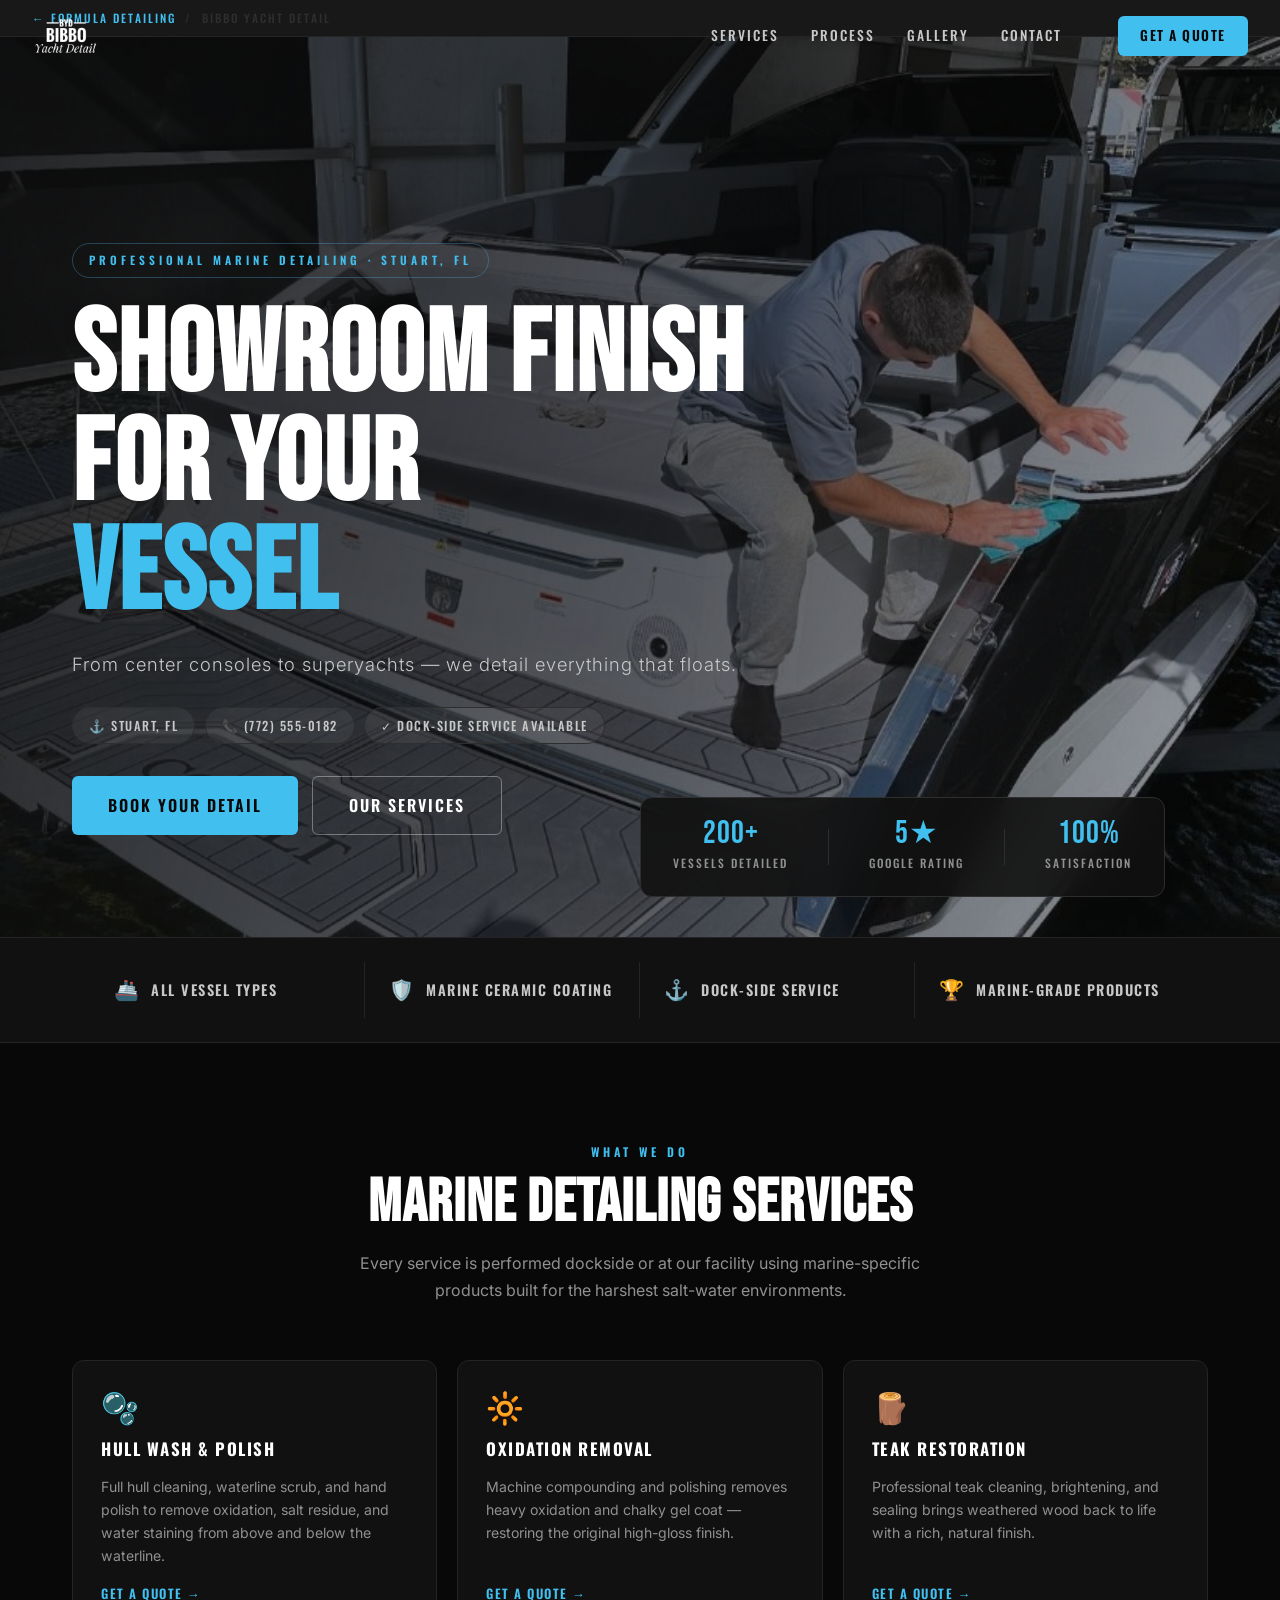
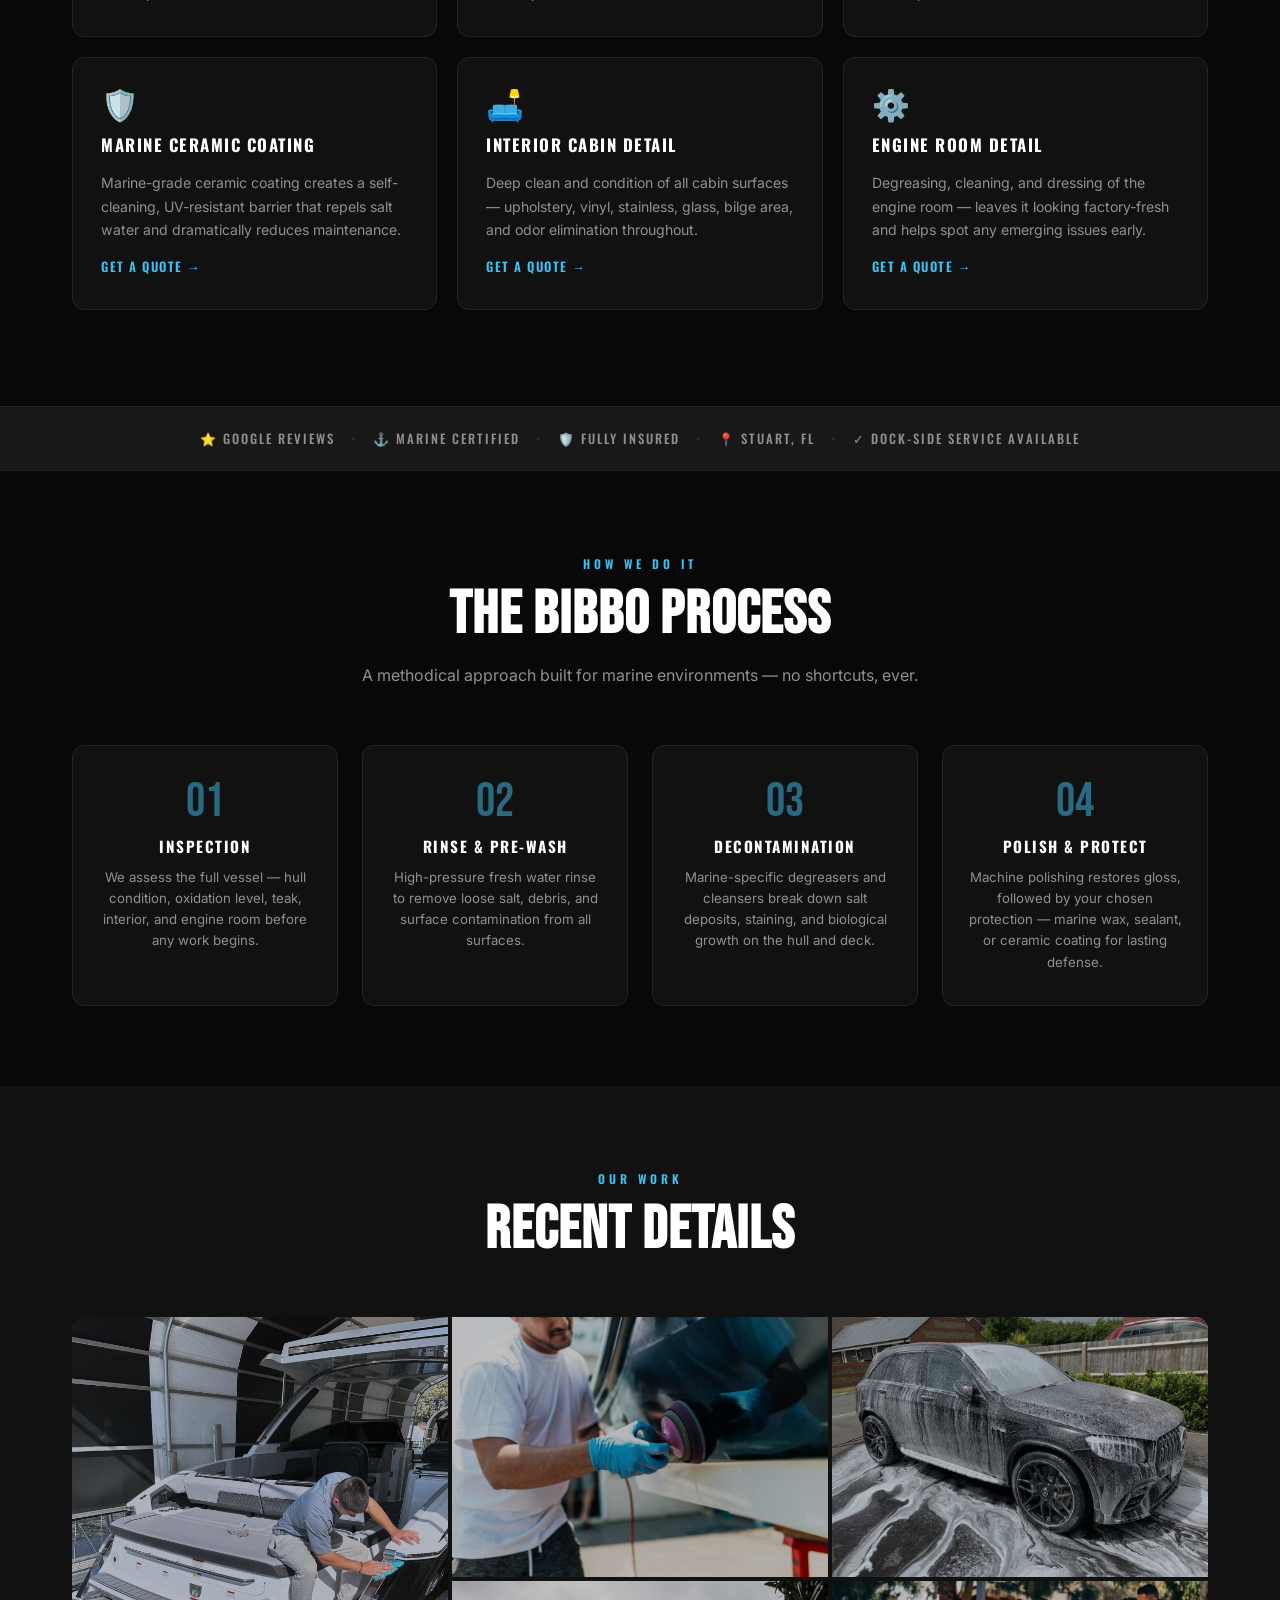
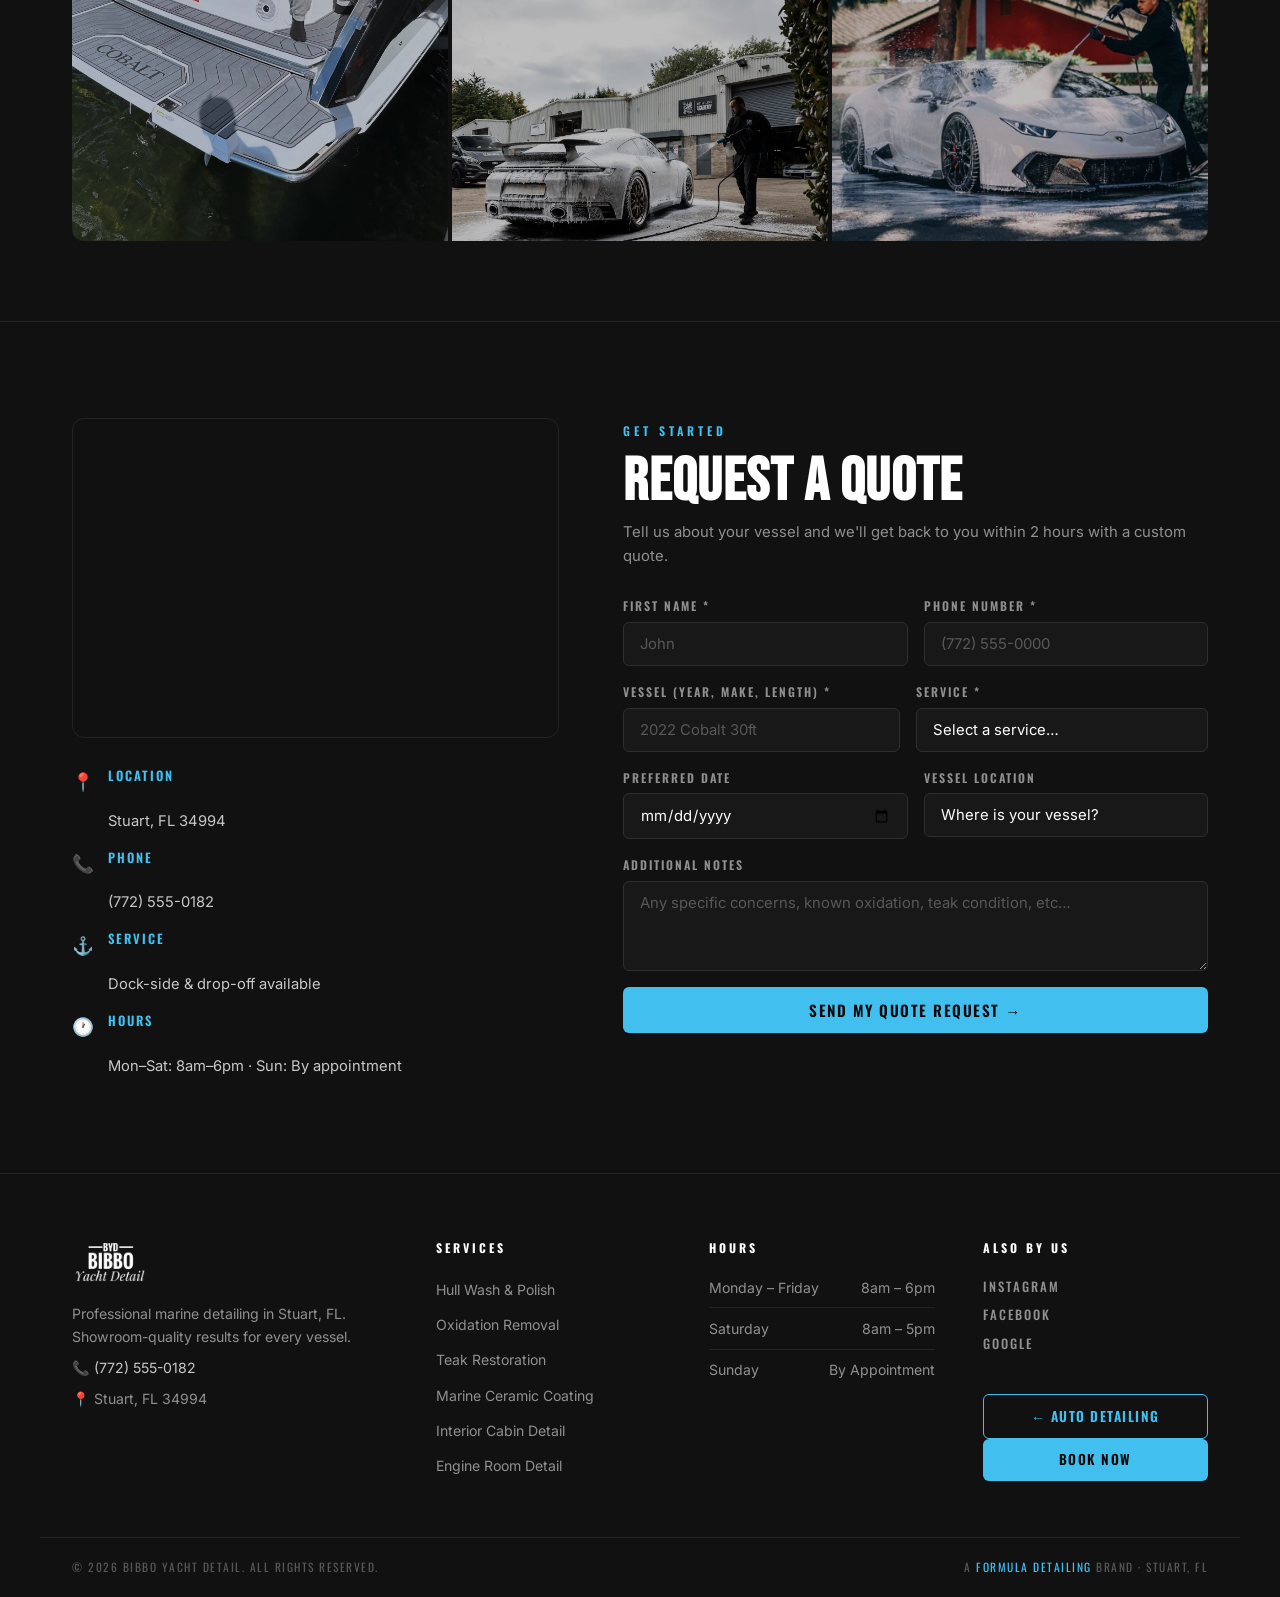
==== yacht.html @ c2afa185 "Add Bibbo Yacht Detail sub-page with logo, marine services, gallery Made-with: Cursor" ====
<!DOCTYPE html>
<html lang="en">
<head>
  <meta charset="UTF-8" />
  <meta name="viewport" content="width=device-width, initial-scale=1.0" />
  <title>Bibbo Yacht Detail — Professional Marine Detailing | Stuart, FL</title>
  <meta name="description" content="Bibbo Yacht Detail delivers showroom-quality marine detailing for boats, yachts, and watercraft in Stuart, FL. Hull cleaning, ceramic coatings, teak restoration & more." />
  <link rel="preconnect" href="https://fonts.googleapis.com" />
  <link rel="preconnect" href="https://fonts.gstatic.com" crossorigin />
  <link href="https://fonts.googleapis.com/css2?family=Bebas+Neue&family=Oswald:wght@300;400;500;600;700&family=Inter:wght@300;400;500;600&display=swap" rel="stylesheet" />
  <link rel="stylesheet" href="style.css" />
  <style>
    /* ---- Bibbo Yacht overrides ---- */
    :root {
      --blue: #41c0f0;
      --blue-hover: #6dd4f8;
      --blue-dim: rgba(65, 192, 240, 0.12);
      --blue-glow: rgba(65, 192, 240, 0.28);
    }
    .hero-bg {
      background-image: url('img-boat.png') !important;
      background-position: center 40% !important;
    }
    .nav-logo-img {
      height: 42px;
      width: auto;
      display: block;
      filter: brightness(1);
      transition: opacity 0.25s ease;
    }
    .nav-logo-img:hover { opacity: 0.8; }
    .back-bar {
      background: var(--surface-2);
      border-bottom: 1px solid var(--border);
      padding: 0.55rem 2rem;
      display: flex;
      align-items: center;
      gap: 0.6rem;
      font-family: 'Oswald', sans-serif;
      font-size: 0.72rem;
      font-weight: 500;
      letter-spacing: 2px;
      text-transform: uppercase;
      color: var(--gray-3);
      position: relative;
      z-index: 999;
    }
    .back-bar a {
      color: var(--blue);
      transition: color 0.2s;
    }
    .back-bar a:hover { color: var(--blue-hover); }
    .back-bar span { color: var(--border-2); }
    /* wave divider */
    .wave-divider {
      width: 100%;
      overflow: hidden;
      line-height: 0;
      background: var(--surface-1);
    }
    .wave-divider svg {
      display: block;
      width: 100%;
      height: 60px;
    }
    /* marine process strip */
    .marine-steps {
      padding: 5rem 0;
      background: var(--black);
    }
    .marine-steps-grid {
      display: grid;
      grid-template-columns: repeat(4, 1fr);
      gap: 1.5rem;
    }
    .marine-step-card {
      text-align: center;
      padding: 2rem 1.5rem;
      background: var(--surface-1);
      border: 1px solid var(--border);
      border-radius: var(--radius-lg);
      transition: border-color 0.25s, transform 0.25s;
    }
    .marine-step-card:hover {
      border-color: rgba(65,192,240,0.35);
      transform: translateY(-4px);
    }
    .ms-num {
      font-family: 'Bebas Neue', sans-serif;
      font-size: 3rem;
      color: var(--blue);
      opacity: 0.5;
      line-height: 1;
      margin-bottom: 0.5rem;
    }
    .ms-title {
      font-family: 'Oswald', sans-serif;
      font-size: 0.95rem;
      font-weight: 700;
      letter-spacing: 1.5px;
      text-transform: uppercase;
      color: var(--white);
      margin-bottom: 0.5rem;
    }
    .ms-desc {
      font-size: 0.83rem;
      color: var(--gray-2);
      line-height: 1.6;
    }
    /* gallery grid */
    .gallery-section {
      padding: 5rem 0;
      background: var(--surface-1);
    }
    .gallery-grid {
      display: grid;
      grid-template-columns: repeat(3, 1fr);
      grid-template-rows: 260px 260px;
      gap: 4px;
      border-radius: var(--radius-lg);
      overflow: hidden;
    }
    .gallery-grid .g-item:first-child {
      grid-row: span 2;
    }
    .g-item {
      overflow: hidden;
      position: relative;
    }
    .g-item img {
      width: 100%;
      height: 100%;
      object-fit: cover;
      transition: transform 0.6s ease, filter 0.4s ease;
      filter: brightness(0.75);
    }
    .g-item:hover img {
      transform: scale(1.05);
      filter: brightness(0.9);
    }
    @media (max-width: 768px) {
      .marine-steps-grid { grid-template-columns: repeat(2, 1fr); }
      .gallery-grid {
        grid-template-columns: 1fr 1fr;
        grid-template-rows: auto;
      }
      .gallery-grid .g-item:first-child { grid-row: span 1; }
      .g-item { height: 200px; }
    }
    @media (max-width: 480px) {
      .marine-steps-grid { grid-template-columns: 1fr 1fr; }
      .gallery-grid { grid-template-columns: 1fr; }
    }
  </style>
</head>
<body>

  <!-- BACK BAR -->
  <div class="back-bar">
    <a href="index.html">← Formula Detailing</a>
    <span>/</span>
    <span>Bibbo Yacht Detail</span>
  </div>

  <!-- NAVBAR -->
  <nav id="navbar">
    <div class="nav-container">
      <a href="yacht.html" class="nav-logo">
        <img src="bibbo-logo.png" alt="Bibbo Yacht Detail" class="nav-logo-img" />
      </a>
      <ul class="nav-links">
        <li><a href="#services">Services</a></li>
        <li><a href="#process">Process</a></li>
        <li><a href="#gallery">Gallery</a></li>
        <li><a href="#contact">Contact</a></li>
      </ul>
      <a href="#contact" class="btn btn-blue nav-cta">Get a Quote</a>
      <button class="hamburger" id="hamburger" aria-label="Open menu">
        <span></span><span></span><span></span>
      </button>
    </div>
  </nav>

  <!-- MOBILE NAV -->
  <div class="mobile-nav" id="mobileNav">
    <ul>
      <li><a href="#services" class="mobile-link">Services</a></li>
      <li><a href="#process" class="mobile-link">Process</a></li>
      <li><a href="#gallery" class="mobile-link">Gallery</a></li>
      <li><a href="#contact" class="mobile-link">Contact</a></li>
    </ul>
    <a href="#contact" class="btn btn-blue mobile-cta">Get a Free Quote</a>
  </div>

  <!-- HERO -->
  <section id="hero">
    <div class="hero-bg"></div>
    <div class="hero-overlay"></div>
    <div class="hero-content">
      <div class="hero-badge" data-hero="1">PROFESSIONAL MARINE DETAILING · STUART, FL</div>
      <h1 class="hero-title" data-hero="2">SHOWROOM FINISH<br>FOR YOUR<br><span class="hero-accent">VESSEL</span></h1>
      <p class="hero-sub" data-hero="3">From center consoles to superyachts — we detail everything that floats.</p>
      <div class="hero-pills" data-hero="4">
        <span class="pill">⚓ Stuart, FL</span>
        <span class="pill">📞 (772) 555-0182</span>
        <span class="pill">✓ Dock-Side Service Available</span>
      </div>
      <div class="hero-actions" data-hero="5">
        <a href="#contact" class="btn btn-blue btn-lg">Book Your Detail</a>
        <a href="#services" class="btn btn-outline-w btn-lg">Our Services</a>
      </div>
    </div>
    <div class="hero-card" data-hero="6">
      <div class="hc-row">
        <div class="hc-stat">
          <span class="hc-num">200+</span>
          <span class="hc-label">Vessels Detailed</span>
        </div>
        <div class="hc-divider"></div>
        <div class="hc-stat">
          <span class="hc-num">5★</span>
          <span class="hc-label">Google Rating</span>
        </div>
        <div class="hc-divider"></div>
        <div class="hc-stat">
          <span class="hc-num">100%</span>
          <span class="hc-label">Satisfaction</span>
        </div>
      </div>
    </div>
  </section>

  <!-- FEATURES STRIP -->
  <section class="features">
    <div class="features-grid">
      <div class="feature-item">
        <span class="feat-icon">🚢</span>
        <span class="feat-text">All Vessel Types</span>
      </div>
      <div class="feature-item">
        <span class="feat-icon">🛡️</span>
        <span class="feat-text">Marine Ceramic Coating</span>
      </div>
      <div class="feature-item">
        <span class="feat-icon">⚓</span>
        <span class="feat-text">Dock-Side Service</span>
      </div>
      <div class="feature-item">
        <span class="feat-icon">🏆</span>
        <span class="feat-text">Marine-Grade Products</span>
      </div>
    </div>
  </section>

  <!-- SERVICES -->
  <section id="services" class="services-section">
    <div class="container">
      <div class="section-header" data-reveal>
        <span class="section-label">WHAT WE DO</span>
        <h2 class="section-title">MARINE DETAILING SERVICES</h2>
        <p class="section-sub">Every service is performed dockside or at our facility using marine-specific products built for the harshest salt-water environments.</p>
      </div>
      <div class="services-grid">

        <div class="service-card" data-reveal>
          <div class="svc-icon">🫧</div>
          <h3 class="svc-name">Hull Wash & Polish</h3>
          <p>Full hull cleaning, waterline scrub, and hand polish to remove oxidation, salt residue, and water staining from above and below the waterline.</p>
          <a href="#contact" class="svc-link">Get a Quote →</a>
        </div>

        <div class="service-card" data-reveal>
          <div class="svc-icon">🔆</div>
          <h3 class="svc-name">Oxidation Removal</h3>
          <p>Machine compounding and polishing removes heavy oxidation and chalky gel coat — restoring the original high-gloss finish.</p>
          <a href="#contact" class="svc-link">Get a Quote →</a>
        </div>

        <div class="service-card" data-reveal>
          <div class="svc-icon">🪵</div>
          <h3 class="svc-name">Teak Restoration</h3>
          <p>Professional teak cleaning, brightening, and sealing brings weathered wood back to life with a rich, natural finish.</p>
          <a href="#contact" class="svc-link">Get a Quote →</a>
        </div>

        <div class="service-card" data-reveal>
          <div class="svc-icon">🛡️</div>
          <h3 class="svc-name">Marine Ceramic Coating</h3>
          <p>Marine-grade ceramic coating creates a self-cleaning, UV-resistant barrier that repels salt water and dramatically reduces maintenance.</p>
          <a href="#contact" class="svc-link">Get a Quote →</a>
        </div>

        <div class="service-card" data-reveal>
          <div class="svc-icon">🛋️</div>
          <h3 class="svc-name">Interior Cabin Detail</h3>
          <p>Deep clean and condition of all cabin surfaces — upholstery, vinyl, stainless, glass, bilge area, and odor elimination throughout.</p>
          <a href="#contact" class="svc-link">Get a Quote →</a>
        </div>

        <div class="service-card" data-reveal>
          <div class="svc-icon">⚙️</div>
          <h3 class="svc-name">Engine Room Detail</h3>
          <p>Degreasing, cleaning, and dressing of the engine room — leaves it looking factory-fresh and helps spot any emerging issues early.</p>
          <a href="#contact" class="svc-link">Get a Quote →</a>
        </div>

      </div>
    </div>
  </section>

  <!-- TRUST STRIP -->
  <div class="trust-strip">
    <div class="trust-inner">
      <span>⭐ Google Reviews</span>
      <span class="trust-sep">·</span>
      <span>⚓ Marine Certified</span>
      <span class="trust-sep">·</span>
      <span>🛡️ Fully Insured</span>
      <span class="trust-sep">·</span>
      <span>📍 Stuart, FL</span>
      <span class="trust-sep">·</span>
      <span>✓ Dock-Side Service Available</span>
    </div>
  </div>

  <!-- PROCESS STRIP -->
  <section id="process" class="marine-steps">
    <div class="container">
      <div class="section-header" data-reveal>
        <span class="section-label">HOW WE DO IT</span>
        <h2 class="section-title">THE BIBBO PROCESS</h2>
        <p class="section-sub">A methodical approach built for marine environments — no shortcuts, ever.</p>
      </div>
      <div class="marine-steps-grid">

        <div class="marine-step-card" data-reveal>
          <div class="ms-num">01</div>
          <div class="ms-title">Inspection</div>
          <p class="ms-desc">We assess the full vessel — hull condition, oxidation level, teak, interior, and engine room before any work begins.</p>
        </div>

        <div class="marine-step-card" data-reveal>
          <div class="ms-num">02</div>
          <div class="ms-title">Rinse & Pre-Wash</div>
          <p class="ms-desc">High-pressure fresh water rinse to remove loose salt, debris, and surface contamination from all surfaces.</p>
        </div>

        <div class="marine-step-card" data-reveal>
          <div class="ms-num">03</div>
          <div class="ms-title">Decontamination</div>
          <p class="ms-desc">Marine-specific degreasers and cleansers break down salt deposits, staining, and biological growth on the hull and deck.</p>
        </div>

        <div class="marine-step-card" data-reveal>
          <div class="ms-num">04</div>
          <div class="ms-title">Polish & Protect</div>
          <p class="ms-desc">Machine polishing restores gloss, followed by your chosen protection — marine wax, sealant, or ceramic coating for lasting defense.</p>
        </div>

      </div>
    </div>
  </section>

  <!-- GALLERY -->
  <section id="gallery" class="gallery-section">
    <div class="container">
      <div class="section-header" data-reveal>
        <span class="section-label">OUR WORK</span>
        <h2 class="section-title">RECENT DETAILS</h2>
      </div>
      <div class="gallery-grid" data-reveal>
        <div class="g-item">
          <img src="img-boat.png" alt="Cobalt boat detail" />
        </div>
        <div class="g-item">
          <img src="img-boat2.png" alt="Marine detailing" />
        </div>
        <div class="g-item">
          <img src="img-polisher.png" alt="Paint correction" />
        </div>
        <div class="g-item">
          <img src="img-mercedes.png" alt="Detailing work" />
        </div>
        <div class="g-item">
          <img src="about-lambo.png" alt="Lamborghini detail" />
        </div>
      </div>
    </div>
  </section>

  <!-- BOOKING / CONTACT -->
  <section id="contact" class="location-section">
    <div class="container">
      <div class="location-grid">

        <div class="map-col" data-reveal>
          <div class="map-wrap">
            <iframe
              src="https://www.google.com/maps/embed?pb=!1m18!1m12!1m3!1d57083.03978049!2d-80.2617!3d27.1975!2m3!1f0!2f0!3f0!3m2!1i1024!2i768!4f13.1!3m3!1m2!1s0x88deefdf7ac06ad1%3A0xa8c7ed4b4e9b0ac9!2sStuart%2C%20FL!5e0!3m2!1sen!2sus!4v1234567890"
              allowfullscreen="" loading="lazy" referrerpolicy="no-referrer-when-downgrade"
              title="Bibbo Yacht Detail Location">
            </iframe>
          </div>
          <div class="contact-info">
            <div class="ci-item">
              <span class="ci-icon">📍</span>
              <div><strong>Location</strong><br>Stuart, FL 34994</div>
            </div>
            <div class="ci-item">
              <span class="ci-icon">📞</span>
              <div><strong>Phone</strong><br>(772) 555-0182</div>
            </div>
            <div class="ci-item">
              <span class="ci-icon">⚓</span>
              <div><strong>Service</strong><br>Dock-side &amp; drop-off available</div>
            </div>
            <div class="ci-item">
              <span class="ci-icon">🕐</span>
              <div><strong>Hours</strong><br>Mon–Sat: 8am–6pm · Sun: By appointment</div>
            </div>
          </div>
        </div>

        <div class="form-col" data-reveal>
          <span class="section-label">GET STARTED</span>
          <h2 class="section-title">REQUEST A QUOTE</h2>
          <p class="form-intro">Tell us about your vessel and we'll get back to you within 2 hours with a custom quote.</p>
          <form id="bookingForm" class="booking-form" novalidate>
            <div class="form-row">
              <div class="form-group">
                <label for="fname">First Name *</label>
                <input type="text" id="fname" name="fname" placeholder="John" required />
              </div>
              <div class="form-group">
                <label for="phone">Phone Number *</label>
                <input type="tel" id="phone" name="phone" placeholder="(772) 555-0000" required />
              </div>
            </div>
            <div class="form-row">
              <div class="form-group">
                <label for="vessel">Vessel (Year, Make, Length) *</label>
                <input type="text" id="vessel" name="vessel" placeholder="2022 Cobalt 30ft" required />
              </div>
              <div class="form-group">
                <label for="service">Service *</label>
                <select id="service" name="service" required>
                  <option value="" disabled selected>Select a service…</option>
                  <option>Hull Wash &amp; Polish</option>
                  <option>Oxidation Removal</option>
                  <option>Teak Restoration</option>
                  <option>Marine Ceramic Coating</option>
                  <option>Interior Cabin Detail</option>
                  <option>Engine Room Detail</option>
                  <option>Full Detail Package</option>
                  <option>Not sure — Need a recommendation</option>
                </select>
              </div>
            </div>
            <div class="form-row">
              <div class="form-group">
                <label for="date">Preferred Date</label>
                <input type="date" id="date" name="date" />
              </div>
              <div class="form-group">
                <label for="location-pref">Vessel Location</label>
                <select id="location-pref" name="location-pref">
                  <option value="" disabled selected>Where is your vessel?</option>
                  <option>My dock / marina</option>
                  <option>Drop-off at your facility</option>
                  <option>Other — I'll explain in notes</option>
                </select>
              </div>
            </div>
            <div class="form-group">
              <label for="notes">Additional Notes</label>
              <textarea id="notes" name="notes" rows="3" placeholder="Any specific concerns, known oxidation, teak condition, etc…"></textarea>
            </div>
            <button type="submit" class="btn btn-blue btn-block" id="submitBtn">Send My Quote Request →</button>
            <div class="form-success" id="formSuccess">
              <span>✓</span> Got it! We'll reach out within 2 hours.
            </div>
          </form>
        </div>

      </div>
    </div>
  </section>

  <!-- FOOTER -->
  <footer id="footer">
    <div class="footer-inner">
      <div class="footer-col">
        <img src="bibbo-logo.png" alt="Bibbo Yacht Detail" style="height:48px;width:auto;margin-bottom:1rem;" />
        <p>Professional marine detailing in Stuart, FL. Showroom-quality results for every vessel.</p>
        <p class="footer-phone">📞 (772) 555-0182</p>
        <p>📍 Stuart, FL 34994</p>
      </div>
      <div class="footer-col">
        <h4>Services</h4>
        <ul>
          <li><a href="#services">Hull Wash &amp; Polish</a></li>
          <li><a href="#services">Oxidation Removal</a></li>
          <li><a href="#services">Teak Restoration</a></li>
          <li><a href="#services">Marine Ceramic Coating</a></li>
          <li><a href="#services">Interior Cabin Detail</a></li>
          <li><a href="#services">Engine Room Detail</a></li>
        </ul>
      </div>
      <div class="footer-col">
        <h4>Hours</h4>
        <ul class="hours-list">
          <li><span>Monday – Friday</span><span>8am – 6pm</span></li>
          <li><span>Saturday</span><span>8am – 5pm</span></li>
          <li><span>Sunday</span><span>By Appointment</span></li>
        </ul>
      </div>
      <div class="footer-col">
        <h4>Also By Us</h4>
        <div class="social-links">
          <a href="#">Instagram</a>
          <a href="#">Facebook</a>
          <a href="#">Google</a>
        </div>
        <a href="index.html" class="btn btn-outline-blue footer-cta" style="margin-top:1rem;">
          ← Auto Detailing
        </a>
        <a href="#contact" class="btn btn-blue footer-cta">Book Now</a>
      </div>
    </div>
    <div class="footer-bar">
      <span>© 2026 Bibbo Yacht Detail. All rights reserved.</span>
      <span>A <a href="index.html" style="color:var(--blue)">Formula Detailing</a> brand · Stuart, FL</span>
    </div>
  </footer>

  <script src="main.js"></script>
</body>
</html>
---- style.css ----
/* ============================================
   FORMULA DETAILING — Black / White / Blue
   ============================================ */

/* ---------- TOKENS ---------- */
:root {
  --black:       #080808;
  --surface-1:   #111111;
  --surface-2:   #181818;
  --border:      #242424;
  --border-2:    #2e2e2e;
  --blue:        #5bb8f5;
  --blue-hover:  #7eceff;
  --blue-dim:    rgba(91, 184, 245, 0.12);
  --blue-glow:   rgba(91, 184, 245, 0.25);
  --white:       #ffffff;
  --gray-1:      #c8c8c8;
  --gray-2:      #909090;
  --gray-3:      #585858;
  --nav-h:       72px;
  --radius:      6px;
  --radius-lg:   12px;
  --transition:  0.25s ease;
}

/* ---------- RESET ---------- */
*, *::before, *::after { box-sizing: border-box; margin: 0; padding: 0; }
html { scroll-behavior: smooth; font-size: 16px; }
body {
  background: var(--black);
  color: var(--white);
  font-family: 'Inter', sans-serif;
  font-weight: 400;
  line-height: 1.6;
  overflow-x: hidden;
}
img { display: block; width: 100%; height: 100%; object-fit: cover; }
a { text-decoration: none; color: inherit; }
ul { list-style: none; }
button { cursor: pointer; font-family: inherit; border: none; background: none; }
input, select, textarea {
  font-family: 'Inter', sans-serif;
  font-size: 0.95rem;
}

/* ---------- TYPOGRAPHY ---------- */
.bebas { font-family: 'Bebas Neue', sans-serif; }
.oswald { font-family: 'Oswald', sans-serif; }

/* ---------- UTILITY ---------- */
.container {
  width: 100%;
  max-width: 1200px;
  margin: 0 auto;
  padding: 0 2rem;
}

/* ---------- BUTTONS ---------- */
.btn {
  display: inline-flex;
  align-items: center;
  justify-content: center;
  gap: 0.4rem;
  font-family: 'Oswald', sans-serif;
  font-weight: 600;
  font-size: 0.95rem;
  letter-spacing: 1.5px;
  text-transform: uppercase;
  padding: 0.75rem 1.75rem;
  border-radius: var(--radius);
  transition: all var(--transition);
  white-space: nowrap;
}

.btn-blue {
  background: var(--blue);
  color: var(--black);
}
.btn-blue:hover {
  background: var(--blue-hover);
  transform: translateY(-2px);
  box-shadow: 0 8px 28px var(--blue-glow);
}

.btn-outline-w {
  background: transparent;
  color: var(--white);
  border: 1.5px solid rgba(255,255,255,0.35);
}
.btn-outline-w:hover {
  border-color: var(--white);
  background: rgba(255,255,255,0.06);
  transform: translateY(-2px);
}

.btn-outline-blue {
  background: transparent;
  color: var(--blue);
  border: 1.5px solid var(--blue);
}
.btn-outline-blue:hover {
  background: var(--blue-dim);
  transform: translateY(-2px);
}

.btn-lg { padding: 1rem 2.25rem; font-size: 1rem; letter-spacing: 2px; }
.btn-block { width: 100%; }

/* ---------- SECTION LABELS / TITLES ---------- */
.section-label {
  display: inline-block;
  font-family: 'Oswald', sans-serif;
  font-size: 0.75rem;
  font-weight: 600;
  letter-spacing: 4px;
  text-transform: uppercase;
  color: var(--blue);
  margin-bottom: 0.75rem;
}

.section-title {
  font-family: 'Bebas Neue', sans-serif;
  font-size: clamp(2.4rem, 5vw, 3.8rem);
  line-height: 1;
  letter-spacing: 1px;
  color: var(--white);
  margin-bottom: 1rem;
}

.section-sub {
  font-size: 1rem;
  color: var(--gray-2);
  max-width: 580px;
  line-height: 1.7;
}

.section-header {
  text-align: center;
  margin-bottom: 3.5rem;
}
.section-header .section-sub { margin: 0 auto; }

/* ============================================
   NAVBAR
   ============================================ */
#navbar {
  position: fixed;
  top: 0; left: 0; right: 0;
  z-index: 1000;
  height: var(--nav-h);
  background: transparent;
  transition: background var(--transition), border-bottom var(--transition);
}
#navbar.scrolled {
  background: rgba(8,8,8,0.96);
  border-bottom: 1px solid var(--border);
  backdrop-filter: blur(12px);
}
.nav-container {
  max-width: 1280px;
  margin: 0 auto;
  padding: 0 2rem;
  height: 100%;
  display: flex;
  align-items: center;
  gap: 2rem;
}
.nav-logo {
  font-family: 'Bebas Neue', sans-serif;
  font-size: 1.4rem;
  letter-spacing: 2px;
  line-height: 1;
  display: flex;
  align-items: baseline;
  gap: 0.35rem;
  flex-shrink: 0;
}
.logo-f { color: var(--white); }
.logo-d { color: var(--blue); }

.nav-links {
  display: flex;
  align-items: center;
  gap: 2rem;
  margin-left: auto;
}
.nav-links a {
  font-family: 'Oswald', sans-serif;
  font-size: 0.85rem;
  font-weight: 500;
  letter-spacing: 2px;
  text-transform: uppercase;
  color: var(--gray-1);
  transition: color var(--transition);
}
.nav-links a:hover,
.nav-links a.active { color: var(--white); }

.nav-cta { margin-left: 1.5rem; padding: 0.6rem 1.4rem; font-size: 0.85rem; }

/* hamburger */
.hamburger {
  display: none;
  flex-direction: column;
  gap: 5px;
  padding: 6px;
  margin-left: auto;
}
.hamburger span {
  display: block;
  width: 24px;
  height: 2px;
  background: var(--white);
  transition: all var(--transition);
  transform-origin: center;
}
.hamburger.open span:nth-child(1) { transform: translateY(7px) rotate(45deg); }
.hamburger.open span:nth-child(2) { opacity: 0; transform: scaleX(0); }
.hamburger.open span:nth-child(3) { transform: translateY(-7px) rotate(-45deg); }

/* mobile nav */
.mobile-nav {
  position: fixed;
  inset: 0;
  z-index: 999;
  background: var(--black);
  display: flex;
  flex-direction: column;
  align-items: center;
  justify-content: center;
  gap: 2.5rem;
  transform: translateX(100%);
  transition: transform 0.35s cubic-bezier(0.4, 0, 0.2, 1);
}
.mobile-nav.open { transform: translateX(0); }
.mobile-nav ul { display: flex; flex-direction: column; align-items: center; gap: 0.5rem; }
.mobile-nav a {
  font-family: 'Bebas Neue', sans-serif;
  font-size: 2.2rem;
  letter-spacing: 3px;
  color: var(--gray-1);
  transition: color var(--transition);
}
.mobile-nav a:hover { color: var(--blue); }
.mobile-cta { font-size: 1rem; padding: 0.85rem 2.5rem; }

/* ============================================
   HERO
   ============================================ */
#hero {
  position: relative;
  min-height: 100vh;
  display: flex;
  flex-direction: column;
  justify-content: center;
  overflow: hidden;
}
.hero-bg {
  position: absolute;
  inset: 0;
  background-image: url('https://images.unsplash.com/photo-1614162692292-7ac56d7f7f1e?w=1920&q=85');
  background-size: cover;
  background-position: center 40%;
  will-change: transform;
}
.hero-overlay {
  position: absolute;
  inset: 0;
  background: linear-gradient(
    105deg,
    rgba(8,8,8,0.88) 0%,
    rgba(8,8,8,0.65) 55%,
    rgba(8,8,8,0.35) 100%
  );
}
.hero-content {
  position: relative;
  z-index: 2;
  padding: calc(var(--nav-h) + 4rem) 2rem 2rem;
  max-width: 760px;
  margin-left: calc((100vw - 1200px) / 2);
  padding-left: 2rem;
}
@media (max-width: 1240px) { .hero-content { margin-left: 0; } }

.hero-badge {
  display: inline-flex;
  align-items: center;
  gap: 0.5rem;
  font-family: 'Oswald', sans-serif;
  font-size: 0.72rem;
  font-weight: 600;
  letter-spacing: 4px;
  text-transform: uppercase;
  color: var(--blue);
  border: 1px solid rgba(91,184,245,0.3);
  border-radius: 100px;
  padding: 0.45rem 1rem;
  margin-bottom: 1.5rem;
  opacity: 0;
  transform: translateY(16px);
  animation: fadeUp 0.6s ease forwards;
}
.hero-title {
  font-family: 'Bebas Neue', sans-serif;
  font-size: clamp(3.5rem, 9vw, 7.5rem);
  line-height: 0.95;
  letter-spacing: 2px;
  color: var(--white);
  margin-bottom: 1.25rem;
  opacity: 0;
  transform: translateY(20px);
  animation: fadeUp 0.7s 0.1s ease forwards;
}
.hero-accent { color: var(--blue); }
.hero-sub {
  font-size: 1.15rem;
  color: var(--gray-1);
  font-weight: 300;
  letter-spacing: 1px;
  margin-bottom: 1.75rem;
  opacity: 0;
  transform: translateY(16px);
  animation: fadeUp 0.7s 0.2s ease forwards;
}
.hero-pills {
  display: flex;
  flex-wrap: wrap;
  gap: 0.6rem;
  margin-bottom: 2rem;
  opacity: 0;
  transform: translateY(16px);
  animation: fadeUp 0.7s 0.3s ease forwards;
}
.pill {
  font-family: 'Oswald', sans-serif;
  font-size: 0.78rem;
  font-weight: 500;
  letter-spacing: 1.5px;
  text-transform: uppercase;
  color: var(--gray-1);
  background: rgba(255,255,255,0.06);
  border: 1px solid var(--border-2);
  border-radius: 100px;
  padding: 0.45rem 1rem;
}
.hero-actions {
  display: flex;
  flex-wrap: wrap;
  gap: 0.85rem;
  opacity: 0;
  transform: translateY(16px);
  animation: fadeUp 0.7s 0.4s ease forwards;
}
.hero-card {
  position: absolute;
  bottom: 2.5rem;
  left: 50%;
  transform: translateX(-50%);
  z-index: 2;
  background: rgba(17,17,17,0.9);
  border: 1px solid var(--border-2);
  border-radius: var(--radius-lg);
  backdrop-filter: blur(16px);
  padding: 1.25rem 2rem;
  opacity: 0;
  animation: fadeUp 0.8s 0.55s ease forwards;
}
.hc-row {
  display: flex;
  align-items: center;
  gap: 2.5rem;
}
.hc-stat { text-align: center; }
.hc-num {
  display: block;
  font-family: 'Bebas Neue', sans-serif;
  font-size: 2rem;
  letter-spacing: 1px;
  color: var(--blue);
  line-height: 1;
}
.hc-label {
  font-family: 'Oswald', sans-serif;
  font-size: 0.72rem;
  font-weight: 500;
  letter-spacing: 2px;
  text-transform: uppercase;
  color: var(--gray-2);
  margin-top: 0.2rem;
}
.hc-divider {
  width: 1px;
  height: 36px;
  background: var(--border-2);
}

/* ============================================
   FEATURES STRIP
   ============================================ */
.features {
  background: var(--surface-1);
  border-top: 1px solid var(--border);
  border-bottom: 1px solid var(--border);
  padding: 1.5rem 2rem;
}
.features-grid {
  max-width: 1100px;
  margin: 0 auto;
  display: grid;
  grid-template-columns: repeat(4, 1fr);
  gap: 0;
}
.feature-item {
  display: flex;
  align-items: center;
  gap: 0.75rem;
  padding: 0.75rem 1.5rem;
  border-right: 1px solid var(--border);
}
.feature-item:last-child { border-right: none; }
.feat-icon { font-size: 1.25rem; flex-shrink: 0; }
.feat-text {
  font-family: 'Oswald', sans-serif;
  font-size: 0.9rem;
  font-weight: 600;
  letter-spacing: 1.5px;
  text-transform: uppercase;
  color: var(--gray-1);
}

/* ============================================
   PROCESS SECTION
   ============================================ */
.process-section {
  padding: 6rem 0;
  background: var(--black);
  position: relative;
}
.process-section::before {
  content: '';
  position: absolute;
  top: 0; left: 0; right: 0;
  height: 1px;
  background: linear-gradient(90deg, transparent, var(--blue), transparent);
  opacity: 0.4;
}
.process-grid {
  display: grid;
  grid-template-columns: repeat(2, 1fr);
  gap: 1px;
  background: var(--border);
  border: 1px solid var(--border);
  border-radius: var(--radius-lg);
  overflow: hidden;
}
.process-step {
  display: flex;
  align-items: flex-start;
  gap: 1.5rem;
  padding: 2rem 2.25rem;
  background: var(--surface-1);
  transition: background var(--transition);
  cursor: default;
}
.process-step:hover { background: var(--surface-2); }
.step-num {
  font-family: 'Bebas Neue', sans-serif;
  font-size: 3.2rem;
  line-height: 1;
  color: var(--blue);
  opacity: 0.55;
  min-width: 56px;
  transition: opacity var(--transition);
}
.process-step:hover .step-num { opacity: 0.9; }
.step-body { flex: 1; padding-top: 0.3rem; }
.step-title {
  font-family: 'Oswald', sans-serif;
  font-size: 1.05rem;
  font-weight: 600;
  letter-spacing: 1.5px;
  text-transform: uppercase;
  color: var(--white);
  margin-bottom: 0.5rem;
}
.step-desc {
  font-size: 0.88rem;
  color: var(--gray-2);
  line-height: 1.65;
}

/* ============================================
   ABOUT
   ============================================ */
.about-section {
  padding: 6rem 0;
  background: var(--surface-1);
}
.about-grid {
  display: grid;
  grid-template-columns: 1fr 1fr;
  gap: 5rem;
  align-items: center;
}
.about-images {
  position: relative;
  height: 520px;
}
.about-img {
  border-radius: var(--radius-lg);
  object-fit: cover;
}
.about-img-main {
  position: absolute;
  top: 0; left: 0;
  width: 78%;
  height: 88%;
}
.about-img-accent {
  position: absolute;
  bottom: 0; right: 0;
  width: 52%;
  height: 52%;
  border: 4px solid var(--surface-1);
  box-shadow: 0 12px 40px rgba(0,0,0,0.6);
}
.about-copy .section-title { margin-bottom: 1.25rem; }
.about-copy p {
  font-size: 0.97rem;
  color: var(--gray-2);
  line-height: 1.75;
  margin-bottom: 1.1rem;
}
.about-stats {
  display: grid;
  grid-template-columns: repeat(4, 1fr);
  gap: 1rem;
  margin: 2rem 0;
}
.ab-stat {
  display: flex;
  flex-direction: column;
  gap: 0.25rem;
  padding: 1rem;
  background: var(--surface-2);
  border: 1px solid var(--border);
  border-radius: var(--radius);
  text-align: center;
}
.ab-num {
  font-family: 'Bebas Neue', sans-serif;
  font-size: 1.8rem;
  letter-spacing: 1px;
  color: var(--blue);
  line-height: 1;
}
.ab-label {
  font-family: 'Oswald', sans-serif;
  font-size: 0.68rem;
  font-weight: 500;
  letter-spacing: 2px;
  text-transform: uppercase;
  color: var(--gray-3);
}

/* ============================================
   TRUST STRIP
   ============================================ */
.trust-strip {
  background: var(--surface-2);
  border-top: 1px solid var(--border);
  border-bottom: 1px solid var(--border);
  padding: 1rem 2rem;
  overflow: hidden;
}
.trust-inner {
  display: flex;
  align-items: center;
  justify-content: center;
  flex-wrap: wrap;
  gap: 0.6rem 1rem;
  font-family: 'Oswald', sans-serif;
  font-size: 0.8rem;
  font-weight: 500;
  letter-spacing: 2px;
  text-transform: uppercase;
  color: var(--gray-2);
}
.trust-sep { color: var(--border-2); font-size: 1.2rem; }

/* ============================================
   SERVICES
   ============================================ */
.services-section {
  padding: 6rem 0;
  background: var(--black);
}
.services-grid {
  display: grid;
  grid-template-columns: repeat(3, 1fr);
  gap: 1.25rem;
}
.service-card {
  background: var(--surface-1);
  border: 1px solid var(--border);
  border-radius: var(--radius-lg);
  padding: 2rem 1.75rem;
  display: flex;
  flex-direction: column;
  gap: 0.75rem;
  transition: border-color var(--transition), transform var(--transition), background var(--transition);
}
.service-card:hover {
  border-color: rgba(91, 184, 245, 0.35);
  background: var(--surface-2);
  transform: translateY(-4px);
}
.svc-icon {
  font-size: 1.9rem;
  line-height: 1;
}
.svc-name {
  font-family: 'Oswald', sans-serif;
  font-size: 1.05rem;
  font-weight: 700;
  letter-spacing: 1.5px;
  text-transform: uppercase;
  color: var(--white);
}
.service-card p {
  font-size: 0.88rem;
  color: var(--gray-2);
  line-height: 1.65;
  flex: 1;
}
.svc-link {
  font-family: 'Oswald', sans-serif;
  font-size: 0.8rem;
  font-weight: 600;
  letter-spacing: 1.5px;
  text-transform: uppercase;
  color: var(--blue);
  transition: color var(--transition);
  margin-top: 0.25rem;
}
.svc-link:hover { color: var(--blue-hover); }

/* ============================================
   CAT BLOCKS
   ============================================ */
.cat-blocks {
  display: grid;
  grid-template-columns: repeat(3, 1fr);
  height: 420px;
}
.cat-block {
  position: relative;
  overflow: hidden;
}
.cat-block img {
  transition: transform 0.6s ease;
  filter: brightness(0.45);
}
.cat-block:hover img {
  transform: scale(1.05);
  filter: brightness(0.55);
}
.cat-overlay {
  position: absolute;
  inset: 0;
  display: flex;
  flex-direction: column;
  align-items: center;
  justify-content: center;
  gap: 1.5rem;
  text-align: center;
}
.cat-overlay h3 {
  font-family: 'Bebas Neue', sans-serif;
  font-size: 2.2rem;
  letter-spacing: 4px;
  color: var(--white);
}

/* ============================================
   STATS STRIP
   ============================================ */
.stats-strip {
  display: grid;
  grid-template-columns: repeat(4, 1fr);
  background: var(--surface-1);
  border-top: 1px solid var(--border);
  border-bottom: 1px solid var(--border);
}
.stat-item {
  display: flex;
  flex-direction: column;
  align-items: center;
  justify-content: center;
  gap: 0.3rem;
  padding: 3rem 1rem;
  border-right: 1px solid var(--border);
}
.stat-item:last-child { border-right: none; }
.stat-num {
  font-family: 'Bebas Neue', sans-serif;
  font-size: 3rem;
  letter-spacing: 2px;
  line-height: 1;
  color: var(--blue);
}
.stat-label {
  font-family: 'Oswald', sans-serif;
  font-size: 0.75rem;
  font-weight: 500;
  letter-spacing: 2.5px;
  text-transform: uppercase;
  color: var(--gray-2);
}

/* ============================================
   TESTIMONIALS
   ============================================ */
.testimonials-section {
  padding: 6rem 0;
  background: var(--black);
}
.reviews-grid {
  display: grid;
  grid-template-columns: repeat(3, 1fr);
  gap: 1.5rem;
}
.review-card {
  background: var(--surface-1);
  border: 1px solid var(--border);
  border-radius: var(--radius-lg);
  padding: 2rem;
  display: flex;
  flex-direction: column;
  gap: 1.25rem;
  transition: border-color var(--transition), transform var(--transition);
}
.review-card:hover {
  border-color: rgba(91,184,245,0.3);
  transform: translateY(-4px);
}
.stars {
  font-size: 1rem;
  color: var(--blue);
  letter-spacing: 2px;
}
.review-card p {
  font-size: 0.93rem;
  color: var(--gray-1);
  line-height: 1.7;
  flex: 1;
  font-style: italic;
}
.reviewer {
  display: flex;
  align-items: center;
  gap: 1rem;
  padding-top: 1rem;
  border-top: 1px solid var(--border);
}
.reviewer-avatar {
  width: 40px;
  height: 40px;
  border-radius: 50%;
  background: var(--blue-dim);
  border: 1.5px solid rgba(91,184,245,0.35);
  display: flex;
  align-items: center;
  justify-content: center;
  font-family: 'Oswald', sans-serif;
  font-size: 0.8rem;
  font-weight: 600;
  letter-spacing: 1px;
  color: var(--blue);
  flex-shrink: 0;
}
.reviewer strong {
  font-family: 'Oswald', sans-serif;
  font-size: 0.9rem;
  font-weight: 600;
  letter-spacing: 0.5px;
  color: var(--white);
}
.reviewer small {
  font-size: 0.78rem;
  color: var(--gray-3);
  display: block;
  margin-top: 0.1rem;
}

/* ============================================
   PHOTO STRIP
   ============================================ */
.photo-strip {
  display: grid;
  grid-template-columns: repeat(4, 1fr);
  height: 280px;
}
.ps-item {
  overflow: hidden;
  position: relative;
}
.ps-item img {
  transition: transform 0.6s ease;
  filter: brightness(0.6) grayscale(0.2);
}
.ps-item:hover img {
  transform: scale(1.06);
  filter: brightness(0.75) grayscale(0);
}

/* ============================================
   LOCATION / BOOKING
   ============================================ */
.location-section {
  padding: 6rem 0;
  background: var(--surface-1);
  border-top: 1px solid var(--border);
}
.location-grid {
  display: grid;
  grid-template-columns: 1fr 1.2fr;
  gap: 4rem;
  align-items: flex-start;
}
.map-wrap {
  width: 100%;
  height: 320px;
  border-radius: var(--radius-lg);
  overflow: hidden;
  border: 1px solid var(--border);
  margin-bottom: 1.75rem;
}
.map-wrap iframe { width: 100%; height: 100%; border: none; }
.contact-info {
  display: flex;
  flex-direction: column;
  gap: 1rem;
}
.ci-item {
  display: flex;
  align-items: flex-start;
  gap: 0.9rem;
}
.ci-icon {
  font-size: 1.1rem;
  margin-top: 0.15rem;
  flex-shrink: 0;
}
.ci-item strong {
  font-family: 'Oswald', sans-serif;
  font-size: 0.8rem;
  font-weight: 600;
  letter-spacing: 2px;
  text-transform: uppercase;
  color: var(--blue);
  display: block;
  margin-bottom: 0.15rem;
}
.ci-item div { font-size: 0.92rem; color: var(--gray-1); line-height: 1.5; }

/* form */
.form-intro {
  font-size: 0.93rem;
  color: var(--gray-2);
  line-height: 1.6;
  margin-bottom: 1.75rem;
}
.booking-form { display: flex; flex-direction: column; gap: 1rem; }
.form-row {
  display: grid;
  grid-template-columns: 1fr 1fr;
  gap: 1rem;
}
.form-group {
  display: flex;
  flex-direction: column;
  gap: 0.4rem;
}
.form-group label {
  font-family: 'Oswald', sans-serif;
  font-size: 0.75rem;
  font-weight: 600;
  letter-spacing: 2px;
  text-transform: uppercase;
  color: var(--gray-2);
}
.form-group input,
.form-group select,
.form-group textarea {
  background: var(--surface-2);
  border: 1px solid var(--border-2);
  border-radius: var(--radius);
  padding: 0.75rem 1rem;
  color: var(--white);
  font-size: 0.93rem;
  transition: border-color var(--transition), box-shadow var(--transition);
  outline: none;
  appearance: none;
  -webkit-appearance: none;
}
.form-group input::placeholder,
.form-group textarea::placeholder { color: var(--gray-3); }
.form-group input:focus,
.form-group select:focus,
.form-group textarea:focus {
  border-color: var(--blue);
  box-shadow: 0 0 0 3px var(--blue-dim);
}
.form-group select { cursor: pointer; }
.form-group select option { background: var(--surface-2); color: var(--white); }
.form-group textarea { resize: vertical; min-height: 90px; }
.form-success {
  display: none;
  align-items: center;
  gap: 0.6rem;
  background: var(--blue-dim);
  border: 1px solid rgba(91,184,245,0.3);
  border-radius: var(--radius);
  padding: 1rem 1.25rem;
  color: var(--blue);
  font-family: 'Oswald', sans-serif;
  font-size: 0.85rem;
  font-weight: 600;
  letter-spacing: 1.5px;
  text-transform: uppercase;
}
.form-success.visible { display: flex; }
.form-col .section-title { margin-bottom: 0.5rem; }

/* ============================================
   MARINE BANNER
   ============================================ */
.marine-banner {
  background: linear-gradient(100deg, #0a1a2e 0%, #0d2440 50%, #091828 100%);
  border-top: 1px solid rgba(65, 192, 240, 0.2);
  border-bottom: 1px solid rgba(65, 192, 240, 0.2);
  padding: 2.5rem 2rem;
}
.marine-banner-inner {
  max-width: 1200px;
  margin: 0 auto;
  display: flex;
  align-items: center;
  justify-content: space-between;
  gap: 2rem;
  flex-wrap: wrap;
}
.mb-content {
  display: flex;
  align-items: center;
  gap: 1.75rem;
  flex-wrap: wrap;
}
.mb-logo {
  height: 52px;
  width: auto;
  filter: brightness(1);
  flex-shrink: 0;
}
.mb-content h3 {
  font-family: 'Oswald', sans-serif;
  font-size: 1.15rem;
  font-weight: 700;
  letter-spacing: 1px;
  text-transform: uppercase;
  color: var(--white);
  margin-bottom: 0.25rem;
}
.mb-content p {
  font-size: 0.88rem;
  color: var(--gray-2);
}

/* ============================================
   FOOTER
   ============================================ */
#footer {
  background: var(--surface-1);
  border-top: 1px solid var(--border);
  padding: 4rem 0 0;
}
.footer-inner {
  max-width: 1200px;
  margin: 0 auto;
  padding: 0 2rem;
  display: grid;
  grid-template-columns: 1.4fr 1fr 1fr 1fr;
  gap: 3rem;
  padding-bottom: 3.5rem;
  border-bottom: 1px solid var(--border);
}
.footer-logo {
  font-family: 'Bebas Neue', sans-serif;
  font-size: 1.5rem;
  letter-spacing: 2px;
  margin-bottom: 0.85rem;
}
.footer-col p {
  font-size: 0.88rem;
  color: var(--gray-2);
  line-height: 1.65;
  margin-bottom: 0.5rem;
}
.footer-phone { color: var(--gray-1) !important; }
.footer-col h4 {
  font-family: 'Oswald', sans-serif;
  font-size: 0.75rem;
  font-weight: 700;
  letter-spacing: 3px;
  text-transform: uppercase;
  color: var(--white);
  margin-bottom: 1.25rem;
}
.footer-col ul { display: flex; flex-direction: column; gap: 0.6rem; }
.footer-col ul a {
  font-size: 0.88rem;
  color: var(--gray-2);
  transition: color var(--transition);
}
.footer-col ul a:hover { color: var(--blue); }
.hours-list li {
  display: flex;
  justify-content: space-between;
  gap: 1rem;
  font-size: 0.88rem;
  color: var(--gray-2);
  padding-bottom: 0.5rem;
  border-bottom: 1px solid var(--border);
}
.hours-list li:last-child { border-bottom: none; }
.social-links {
  display: flex;
  flex-direction: column;
  gap: 0.5rem;
  margin-bottom: 1.5rem;
}
.social-links a {
  font-family: 'Oswald', sans-serif;
  font-size: 0.8rem;
  font-weight: 500;
  letter-spacing: 2px;
  text-transform: uppercase;
  color: var(--gray-2);
  transition: color var(--transition);
}
.social-links a:hover { color: var(--blue); }
.footer-cta { padding: 0.65rem 1.5rem; font-size: 0.85rem; width: 100%; }
.footer-bar {
  max-width: 1200px;
  margin: 0 auto;
  padding: 1.25rem 2rem;
  display: flex;
  align-items: center;
  justify-content: space-between;
  flex-wrap: wrap;
  gap: 0.5rem;
  font-family: 'Oswald', sans-serif;
  font-size: 0.72rem;
  font-weight: 400;
  letter-spacing: 1.5px;
  text-transform: uppercase;
  color: var(--gray-3);
}

/* ============================================
   ANIMATIONS
   ============================================ */
@keyframes fadeUp {
  to { opacity: 1; transform: translateY(0); }
}

[data-reveal] {
  opacity: 0;
  transform: translateY(28px);
  transition: opacity 0.65s ease, transform 0.65s ease;
}
[data-reveal].revealed {
  opacity: 1;
  transform: translateY(0);
}
[data-reveal]:nth-child(2) { transition-delay: 0.1s; }
[data-reveal]:nth-child(3) { transition-delay: 0.2s; }
[data-reveal]:nth-child(4) { transition-delay: 0.3s; }

/* ============================================
   RESPONSIVE — 1024px
   ============================================ */
@media (max-width: 1024px) {
  .services-grid { grid-template-columns: repeat(2, 1fr); }
  .cat-blocks { grid-template-columns: 1fr; height: auto; }
  .cat-block { height: 280px; }
  .about-grid { grid-template-columns: 1fr; gap: 3rem; }
  .about-images { height: 360px; }
  .footer-inner { grid-template-columns: 1fr 1fr; gap: 2.5rem; }
}

/* ============================================
   RESPONSIVE — 768px
   ============================================ */
@media (max-width: 768px) {
  :root { --nav-h: 64px; }
  .nav-links, .nav-cta { display: none; }
  .hamburger { display: flex; }

  .hero-content { padding: calc(var(--nav-h) + 2.5rem) 1.5rem 2rem; }
  .hero-badge { font-size: 0.65rem; }
  .hero-card { width: calc(100% - 3rem); }
  .hc-row { gap: 1.5rem; }

  .features-grid { grid-template-columns: repeat(2, 1fr); }
  .feature-item:nth-child(2) { border-right: none; }
  .feature-item:nth-child(3) { border-right: 1px solid var(--border); border-top: 1px solid var(--border); }
  .feature-item:nth-child(4) { border-right: none; border-top: 1px solid var(--border); }

  .process-grid { grid-template-columns: 1fr; }

  .about-stats { grid-template-columns: repeat(2, 1fr); }

  .services-grid { grid-template-columns: 1fr; }

  .reviews-grid { grid-template-columns: 1fr; }

  .photo-strip { grid-template-columns: repeat(2, 1fr); height: auto; }
  .ps-item { height: 200px; }

  .location-grid { grid-template-columns: 1fr; gap: 2.5rem; }
  .form-row { grid-template-columns: 1fr; }

  .footer-inner { grid-template-columns: 1fr; gap: 2rem; }
  .footer-bar { flex-direction: column; text-align: center; }
}

/* ============================================
   RESPONSIVE — 480px
   ============================================ */
@media (max-width: 480px) {
  .hero-title { font-size: clamp(3rem, 14vw, 4.5rem); }
  .hero-actions { flex-direction: column; }
  .hero-actions .btn { width: 100%; }
  .hc-row { gap: 1rem; }
  .hc-num { font-size: 1.6rem; }

  .about-images { height: 280px; }
  .about-img-main { width: 85%; height: 82%; }
  .about-img-accent { width: 55%; height: 48%; }

  .about-stats { grid-template-columns: repeat(2, 1fr); }

  .photo-strip { grid-template-columns: 1fr 1fr; }

  .container { padding: 0 1.25rem; }
}
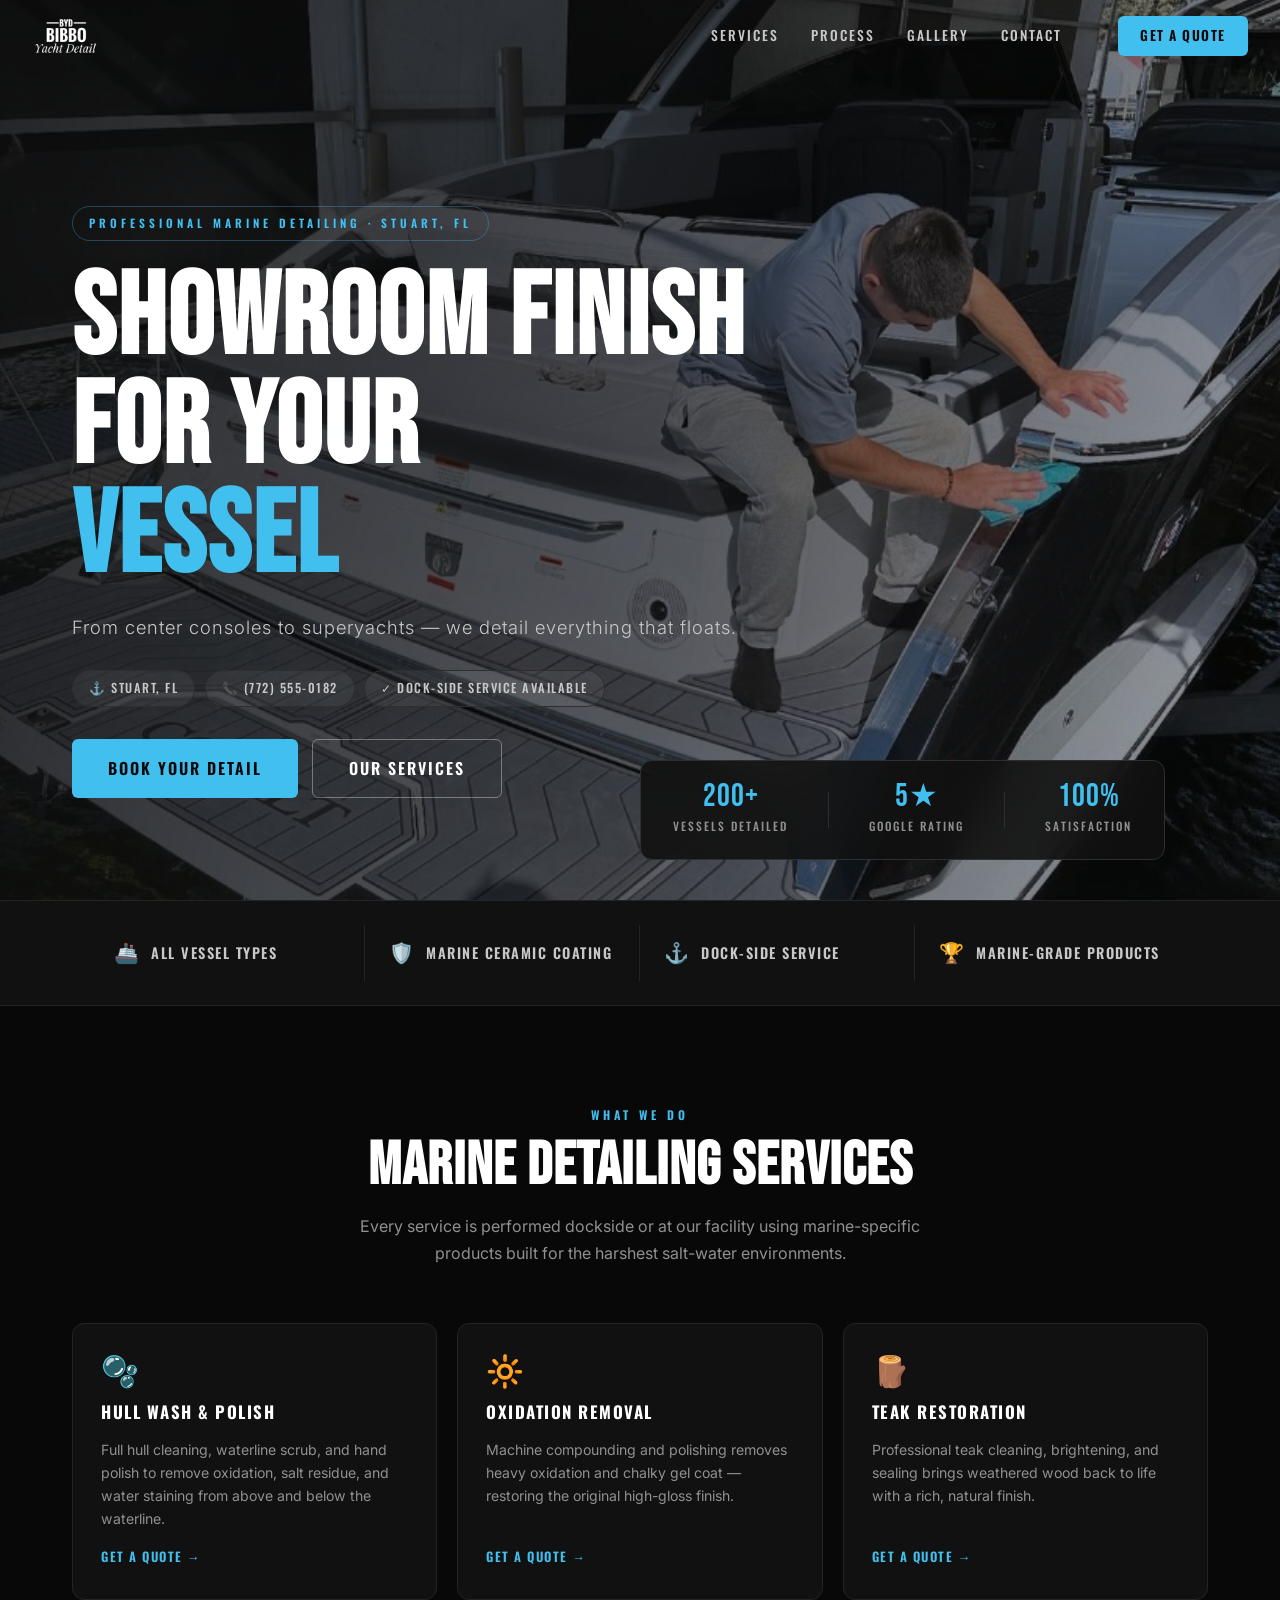
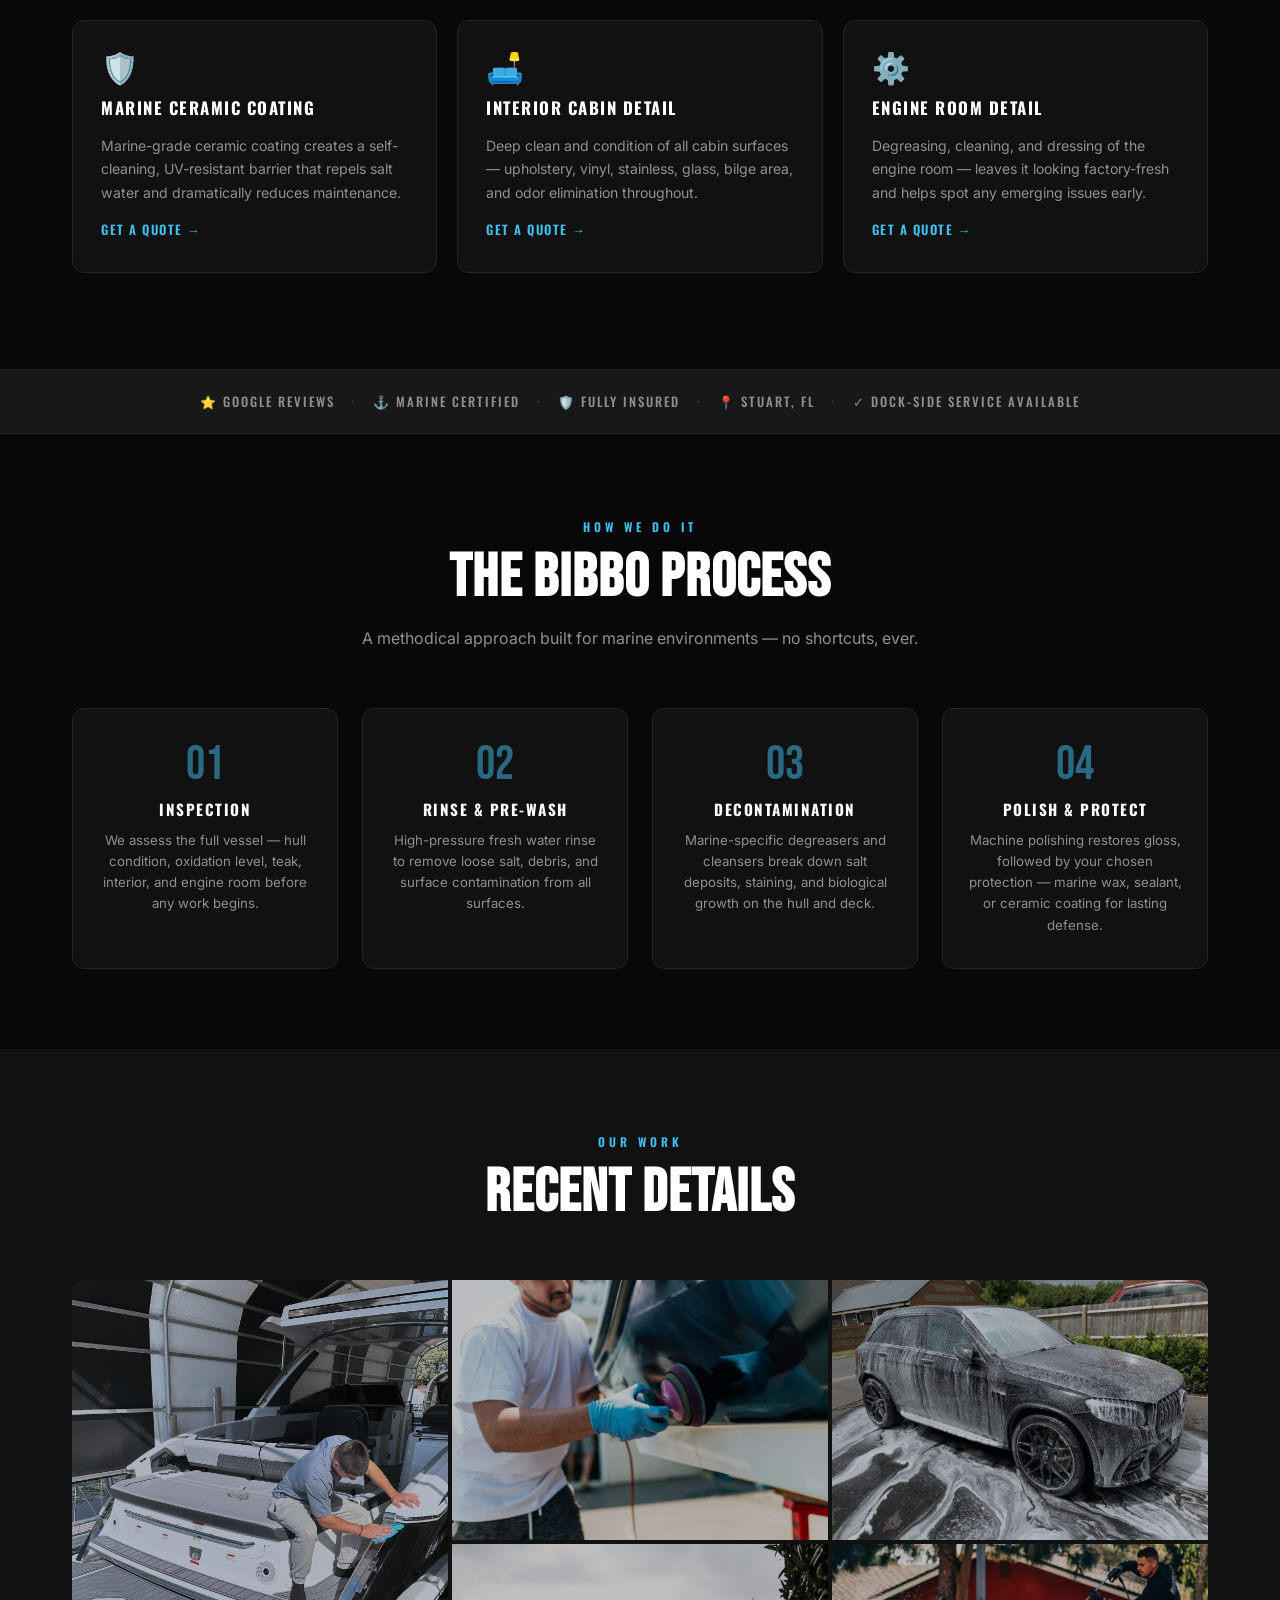
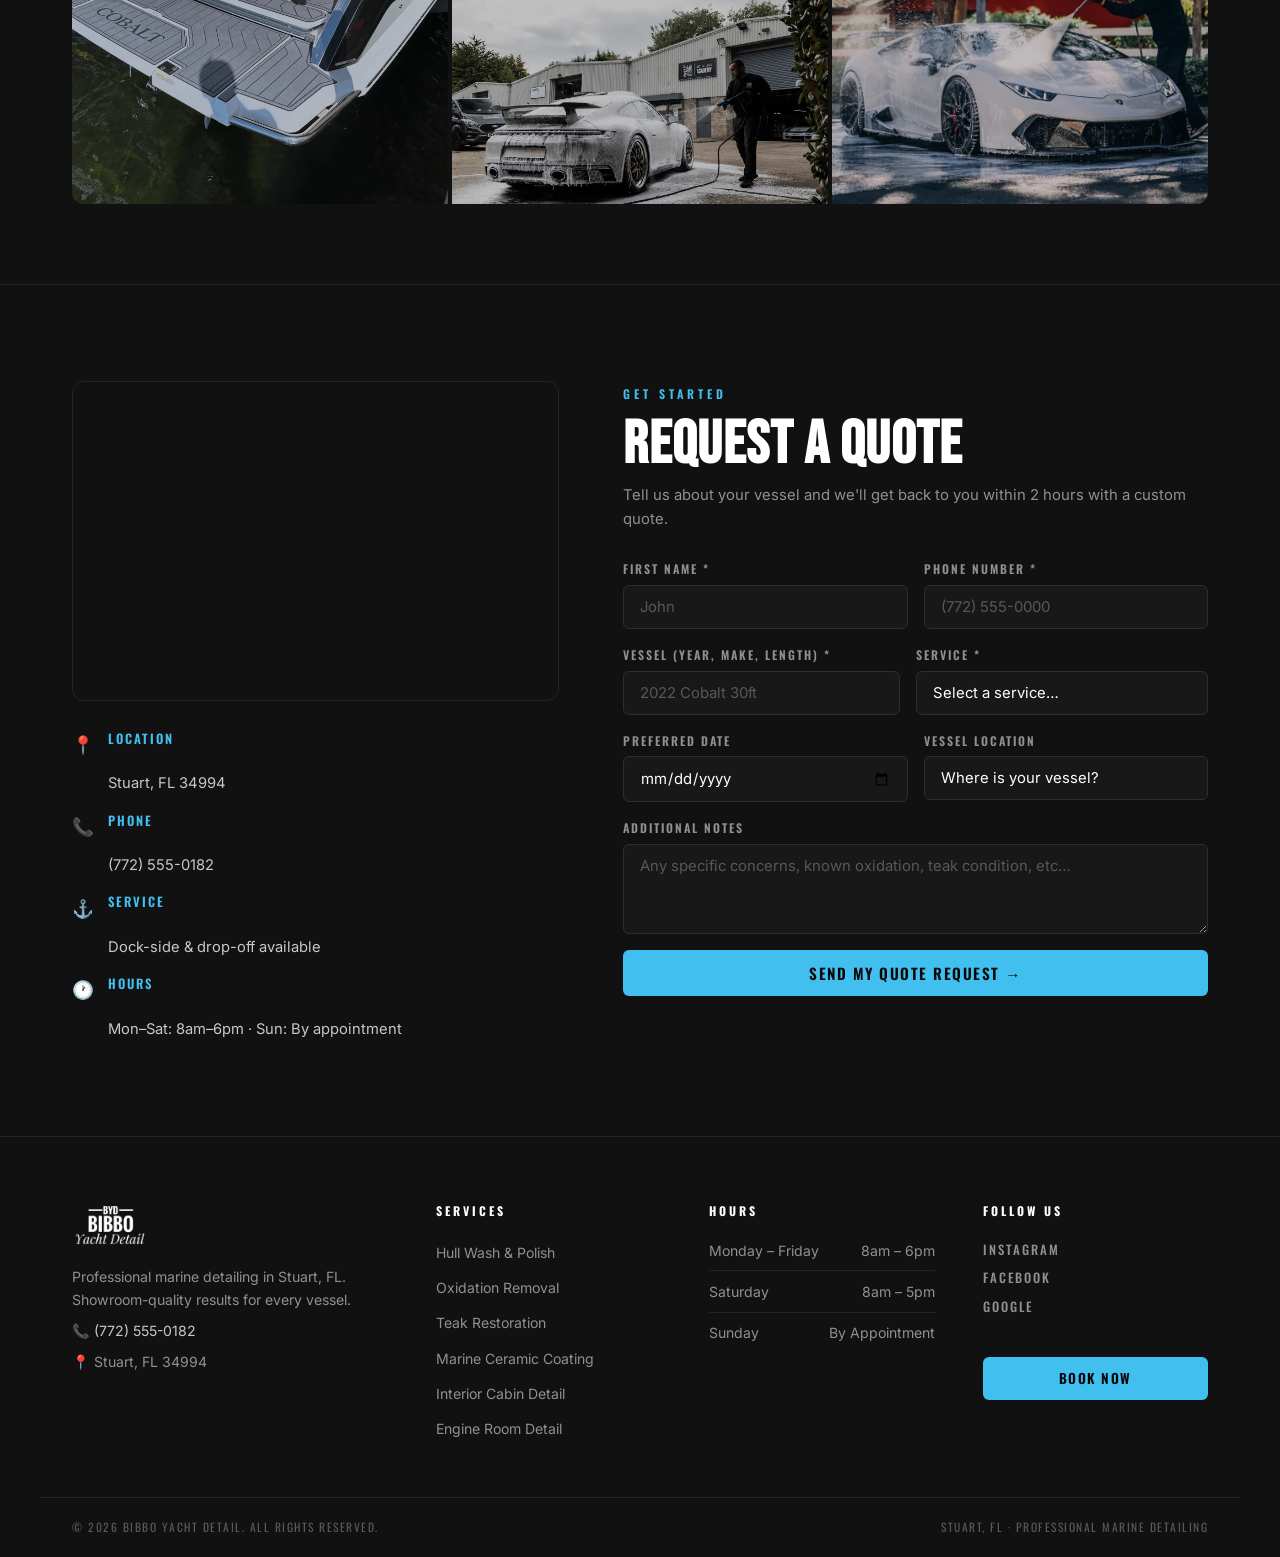
==== commit f59134d5: "Separate Bibbo Yacht as standalone page, remove cross-links Made-with: Cursor" ====
--- a/yacht.html
+++ b/yacht.html
@@ -154,13 +154,6 @@
   </style>
 </head>
 <body>
-
-  <!-- BACK BAR -->
-  <div class="back-bar">
-    <a href="index.html">← Formula Detailing</a>
-    <span>/</span>
-    <span>Bibbo Yacht Detail</span>
-  </div>
 
   <!-- NAVBAR -->
   <nav id="navbar">
@@ -515,21 +508,18 @@
         </ul>
       </div>
       <div class="footer-col">
-        <h4>Also By Us</h4>
+        <h4>Follow Us</h4>
         <div class="social-links">
           <a href="#">Instagram</a>
           <a href="#">Facebook</a>
           <a href="#">Google</a>
         </div>
-        <a href="index.html" class="btn btn-outline-blue footer-cta" style="margin-top:1rem;">
-          ← Auto Detailing
-        </a>
-        <a href="#contact" class="btn btn-blue footer-cta">Book Now</a>
+        <a href="#contact" class="btn btn-blue footer-cta" style="margin-top:1rem;">Book Now</a>
       </div>
     </div>
     <div class="footer-bar">
       <span>© 2026 Bibbo Yacht Detail. All rights reserved.</span>
-      <span>A <a href="index.html" style="color:var(--blue)">Formula Detailing</a> brand · Stuart, FL</span>
+      <span>Stuart, FL · Professional Marine Detailing</span>
     </div>
   </footer>
 
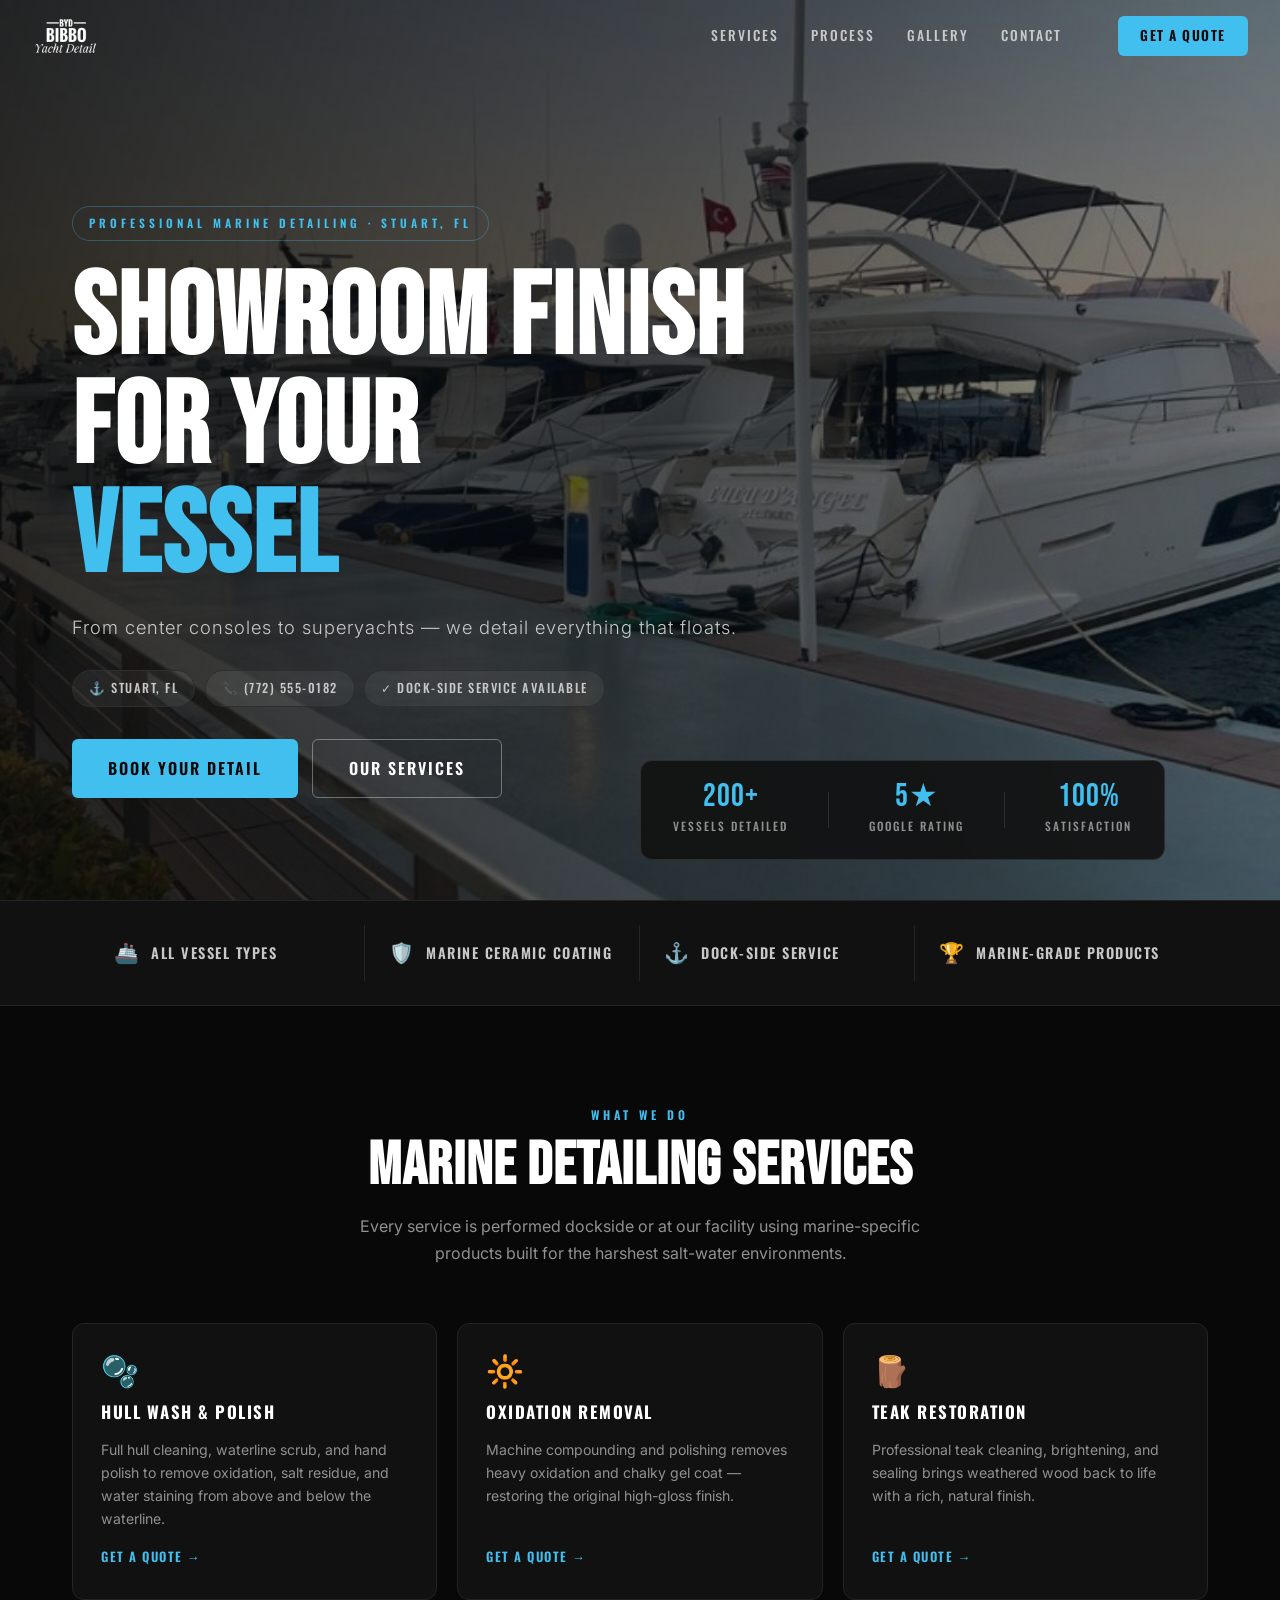
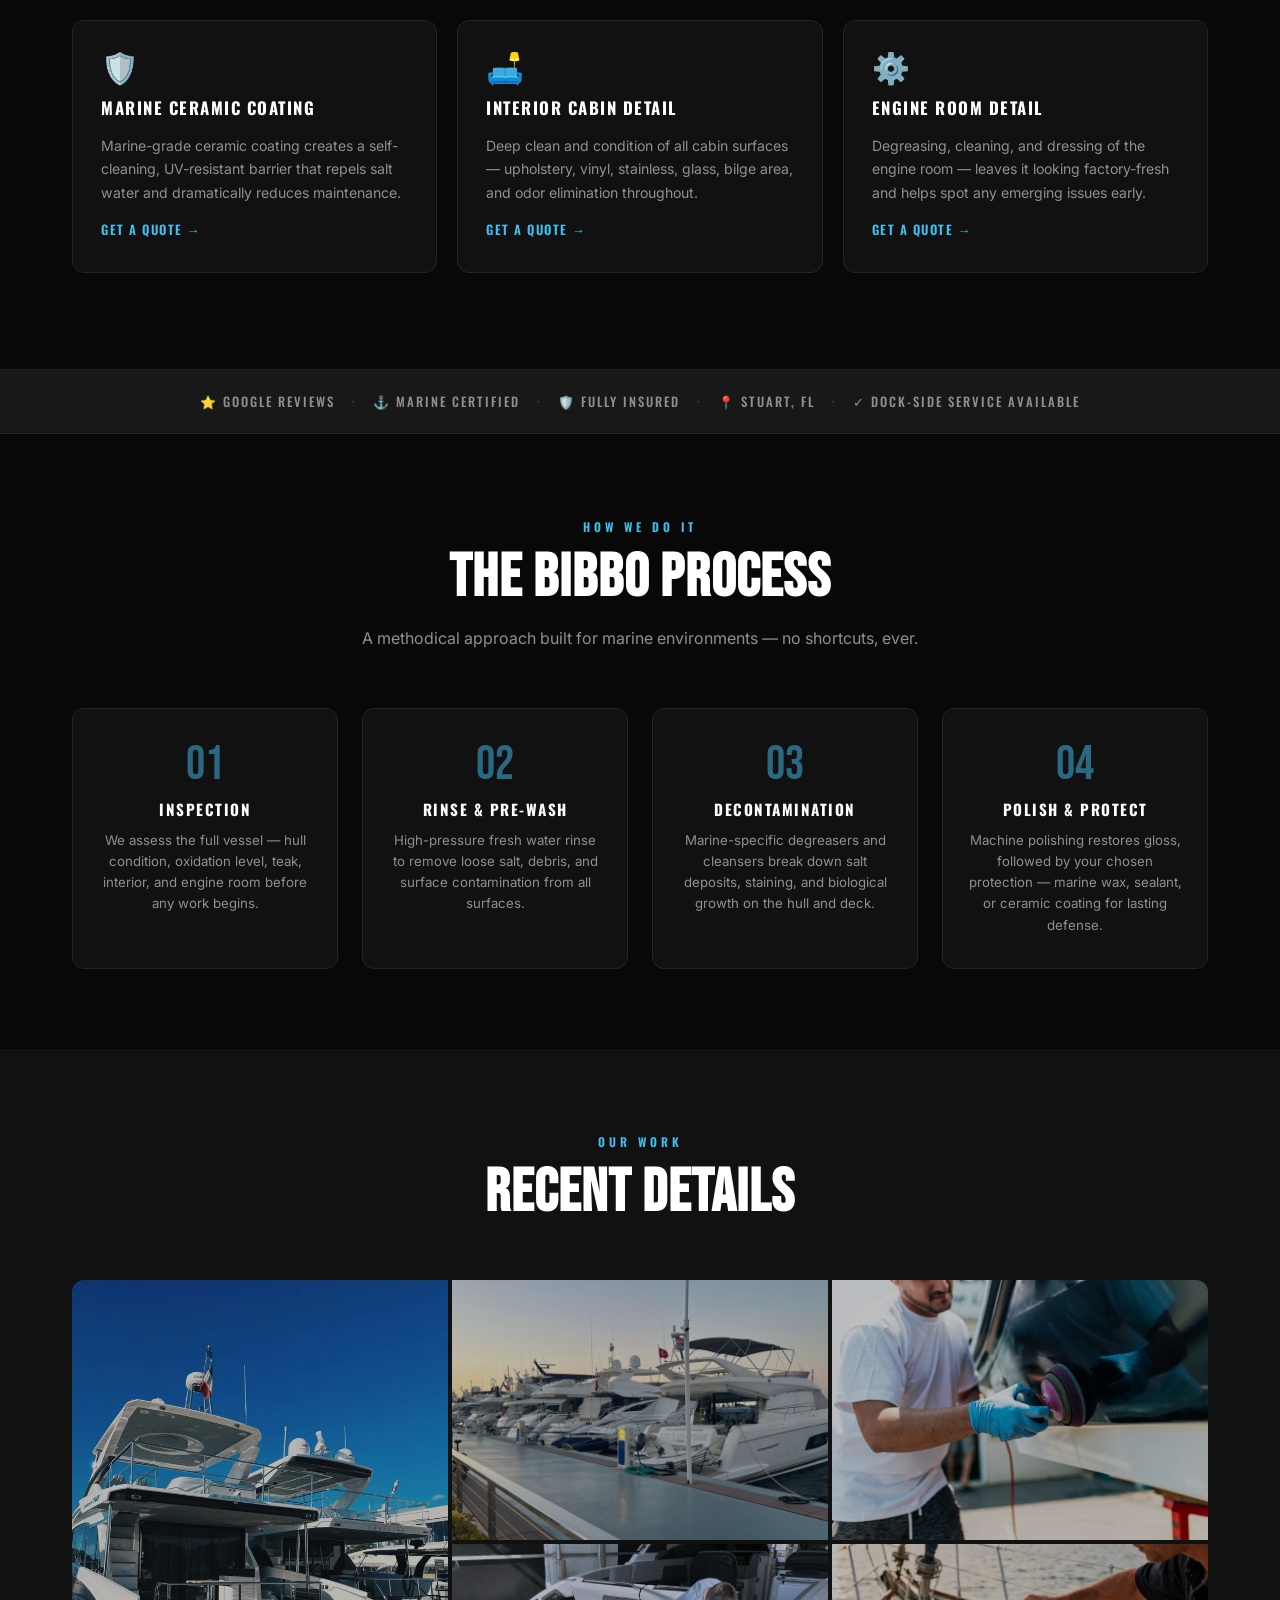
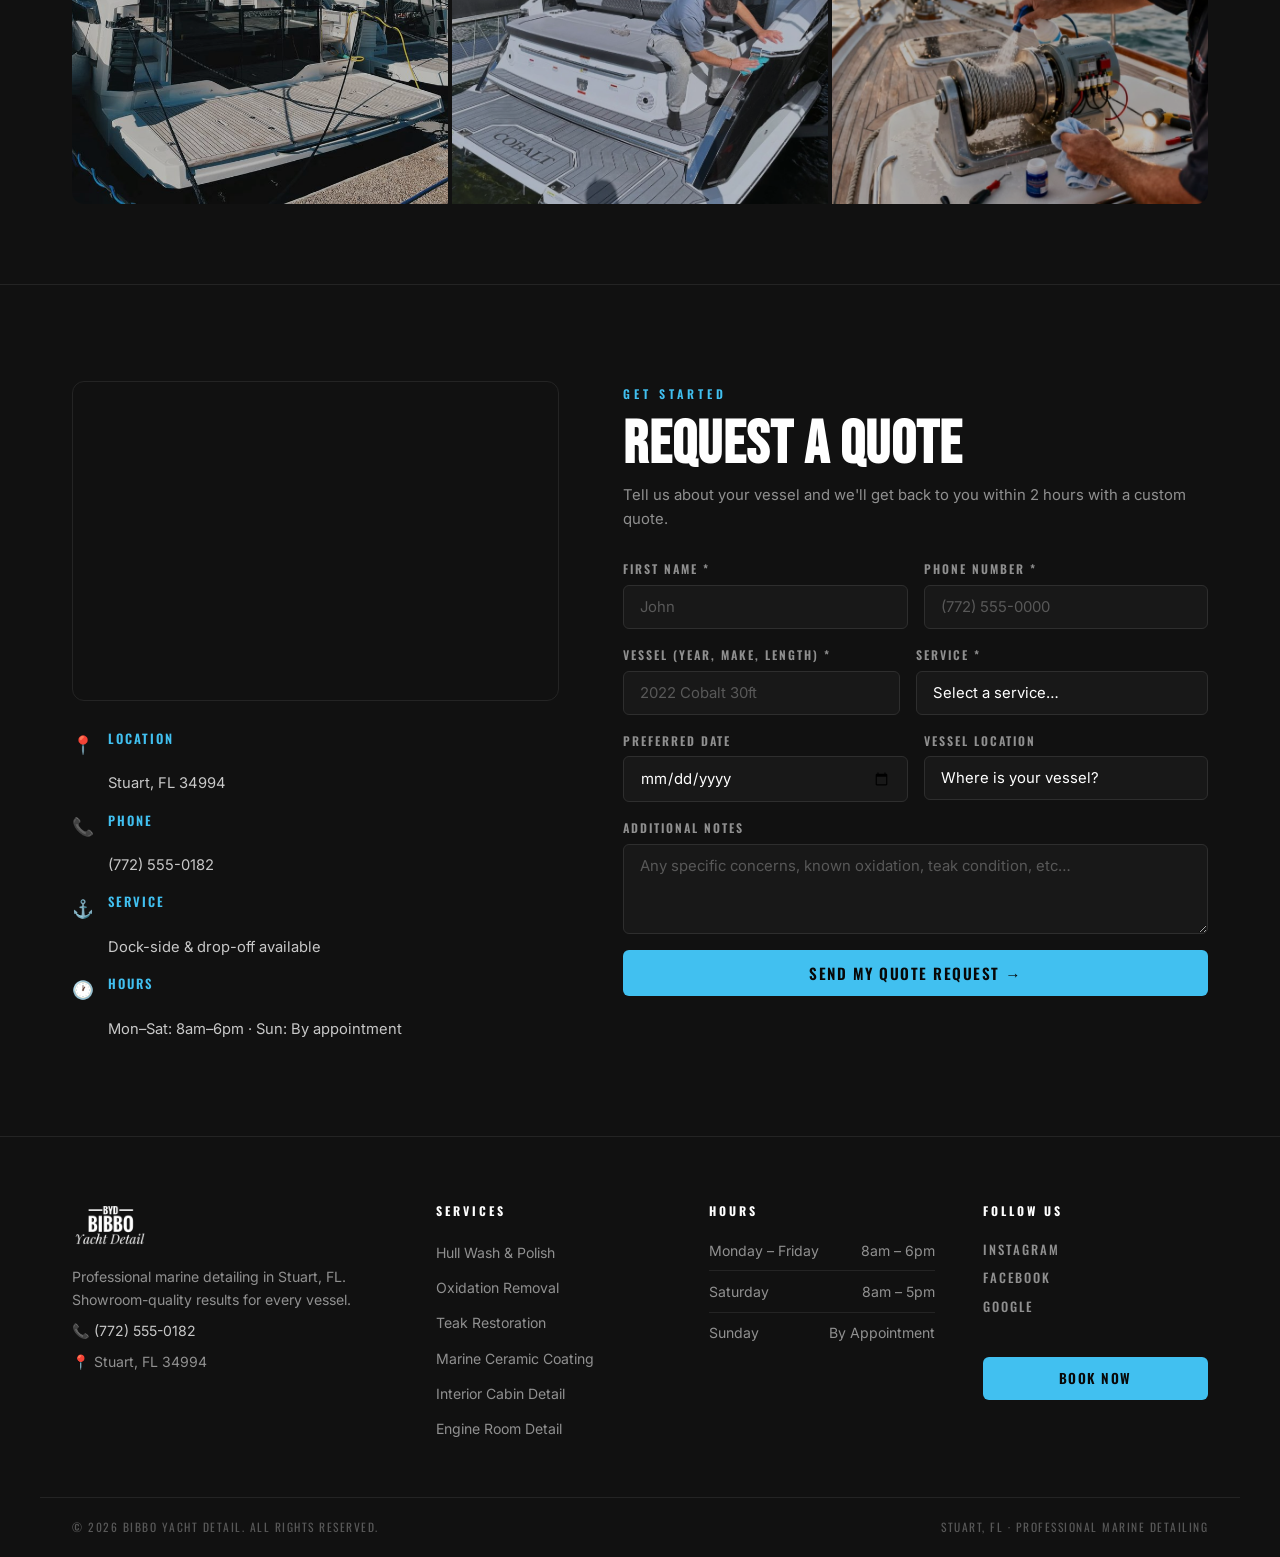
==== commit bf3c50e7: "Replace all car images on Bibbo yacht page with real boat/yacht photos Made-with: Cursor" ====
--- a/yacht.html
+++ b/yacht.html
@@ -18,8 +18,8 @@
       --blue-glow: rgba(65, 192, 240, 0.28);
     }
     .hero-bg {
-      background-image: url('img-boat.png') !important;
-      background-position: center 40% !important;
+      background-image: url('yacht-marina.png') !important;
+      background-position: center 55% !important;
     }
     .nav-logo-img {
       height: 42px;
@@ -363,19 +363,19 @@
       </div>
       <div class="gallery-grid" data-reveal>
         <div class="g-item">
-          <img src="img-boat.png" alt="Cobalt boat detail" />
+          <img src="yacht-luxury.png" alt="Luxury yacht at marina" />
         </div>
         <div class="g-item">
-          <img src="img-boat2.png" alt="Marine detailing" />
+          <img src="yacht-marina.png" alt="Marina at sunset" />
         </div>
         <div class="g-item">
-          <img src="img-polisher.png" alt="Paint correction" />
+          <img src="yacht-polisher.png" alt="Hull polishing" />
         </div>
         <div class="g-item">
-          <img src="img-mercedes.png" alt="Detailing work" />
+          <img src="yacht-cobalt.png" alt="Cobalt boat detail" />
         </div>
         <div class="g-item">
-          <img src="about-lambo.png" alt="Lamborghini detail" />
+          <img src="yacht-detail.png" alt="Marine equipment detailing" />
         </div>
       </div>
     </div>
